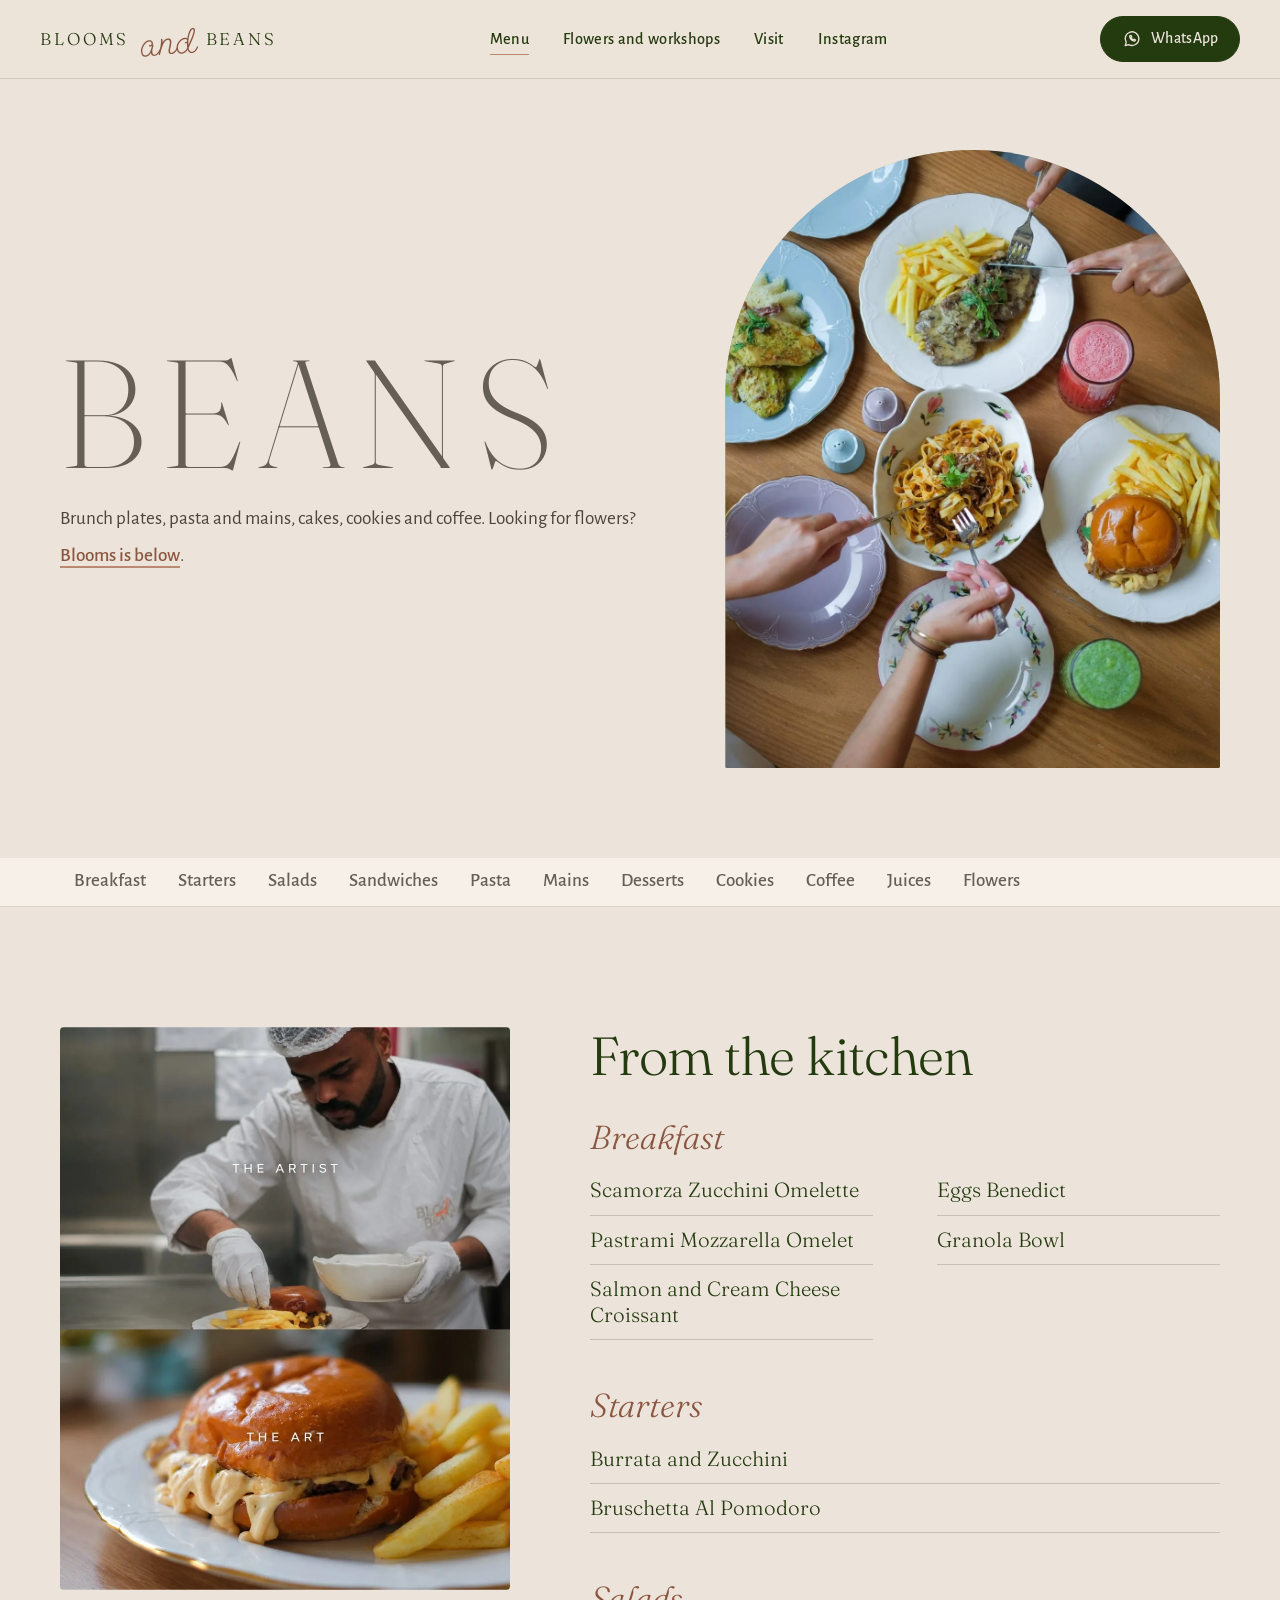
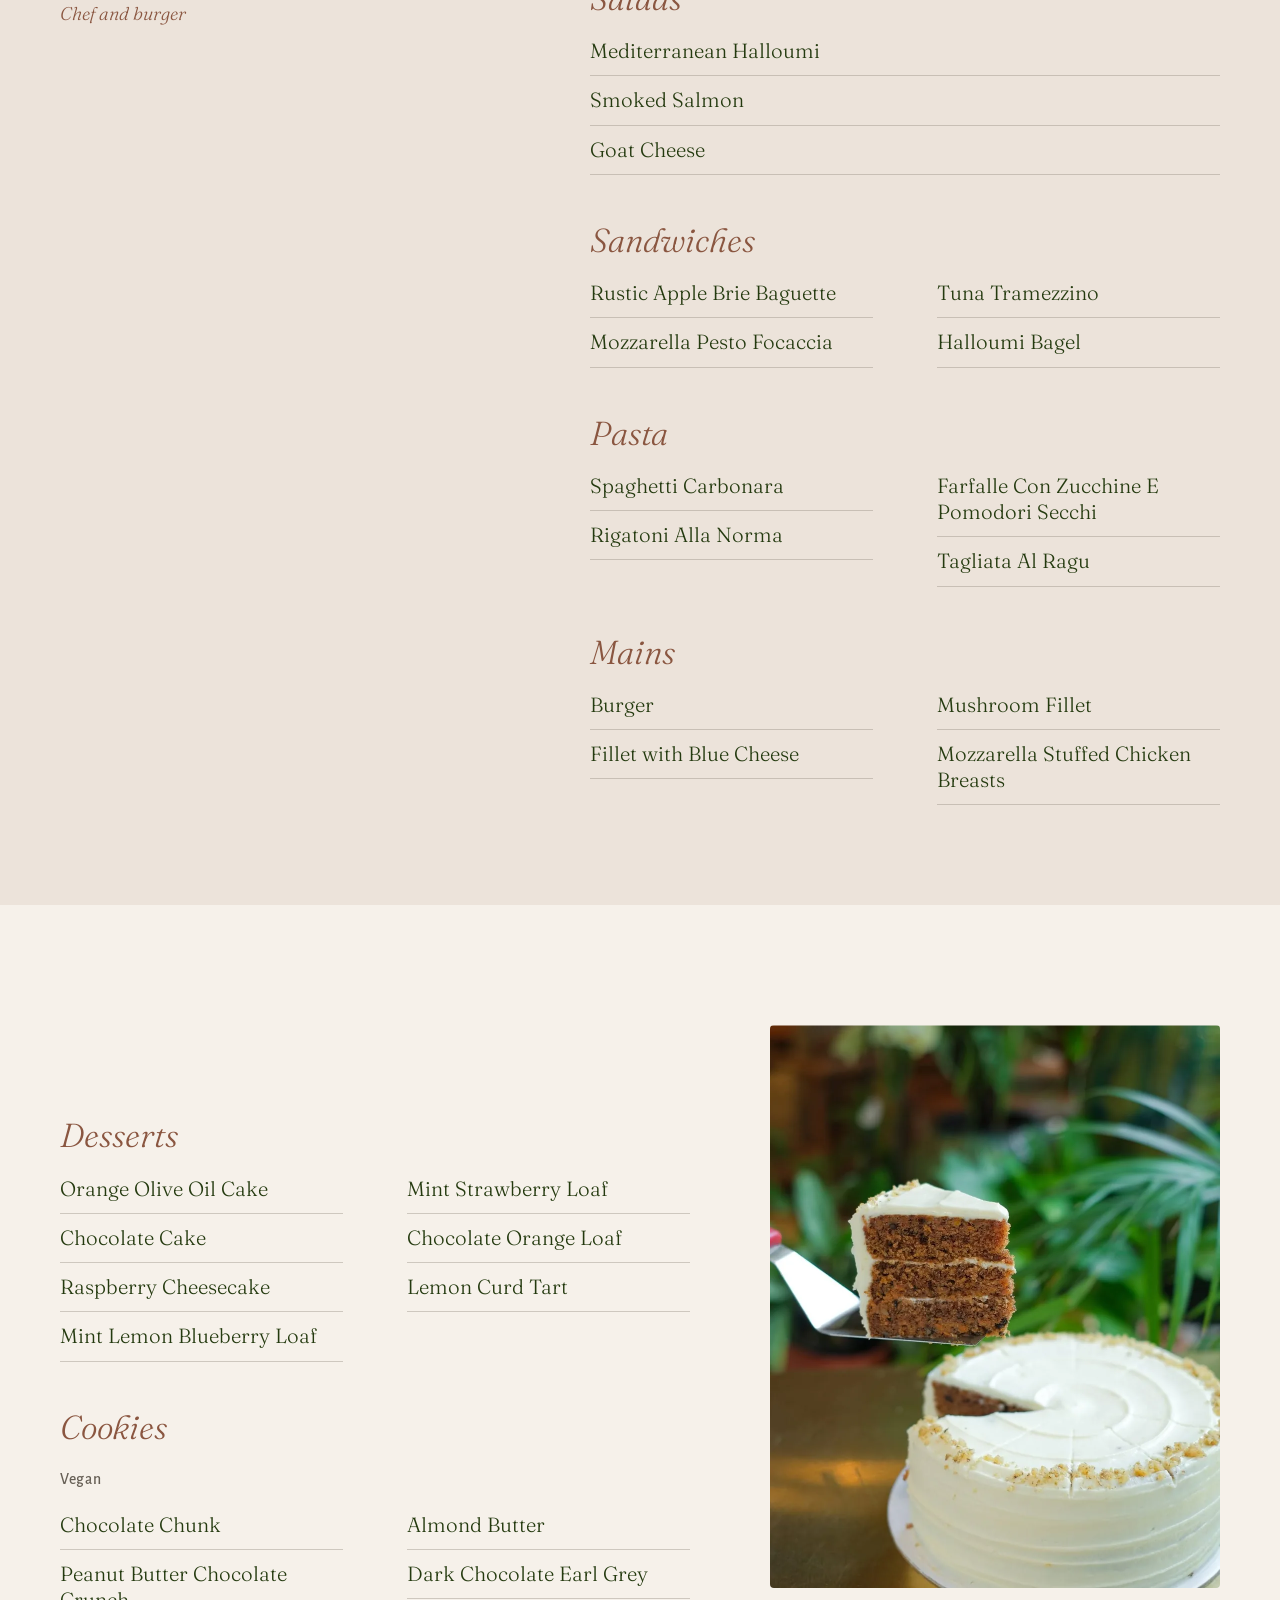
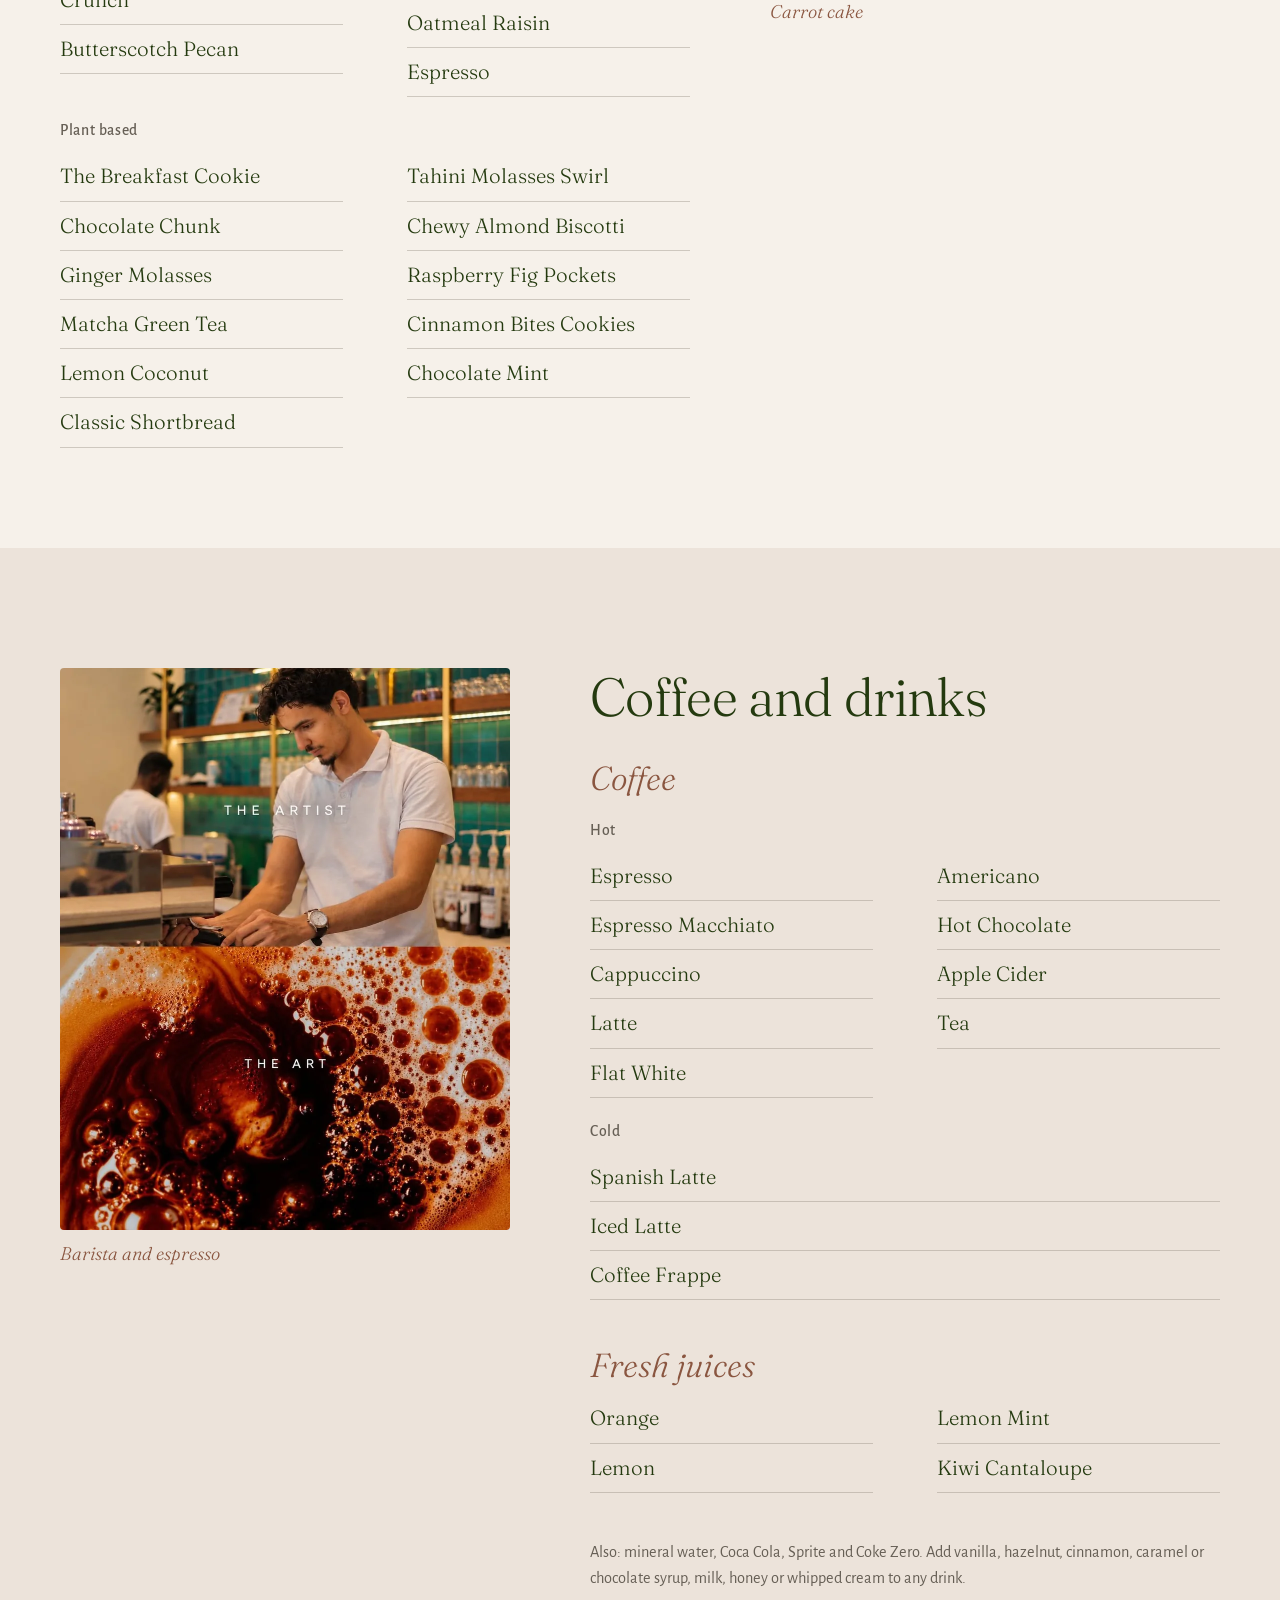
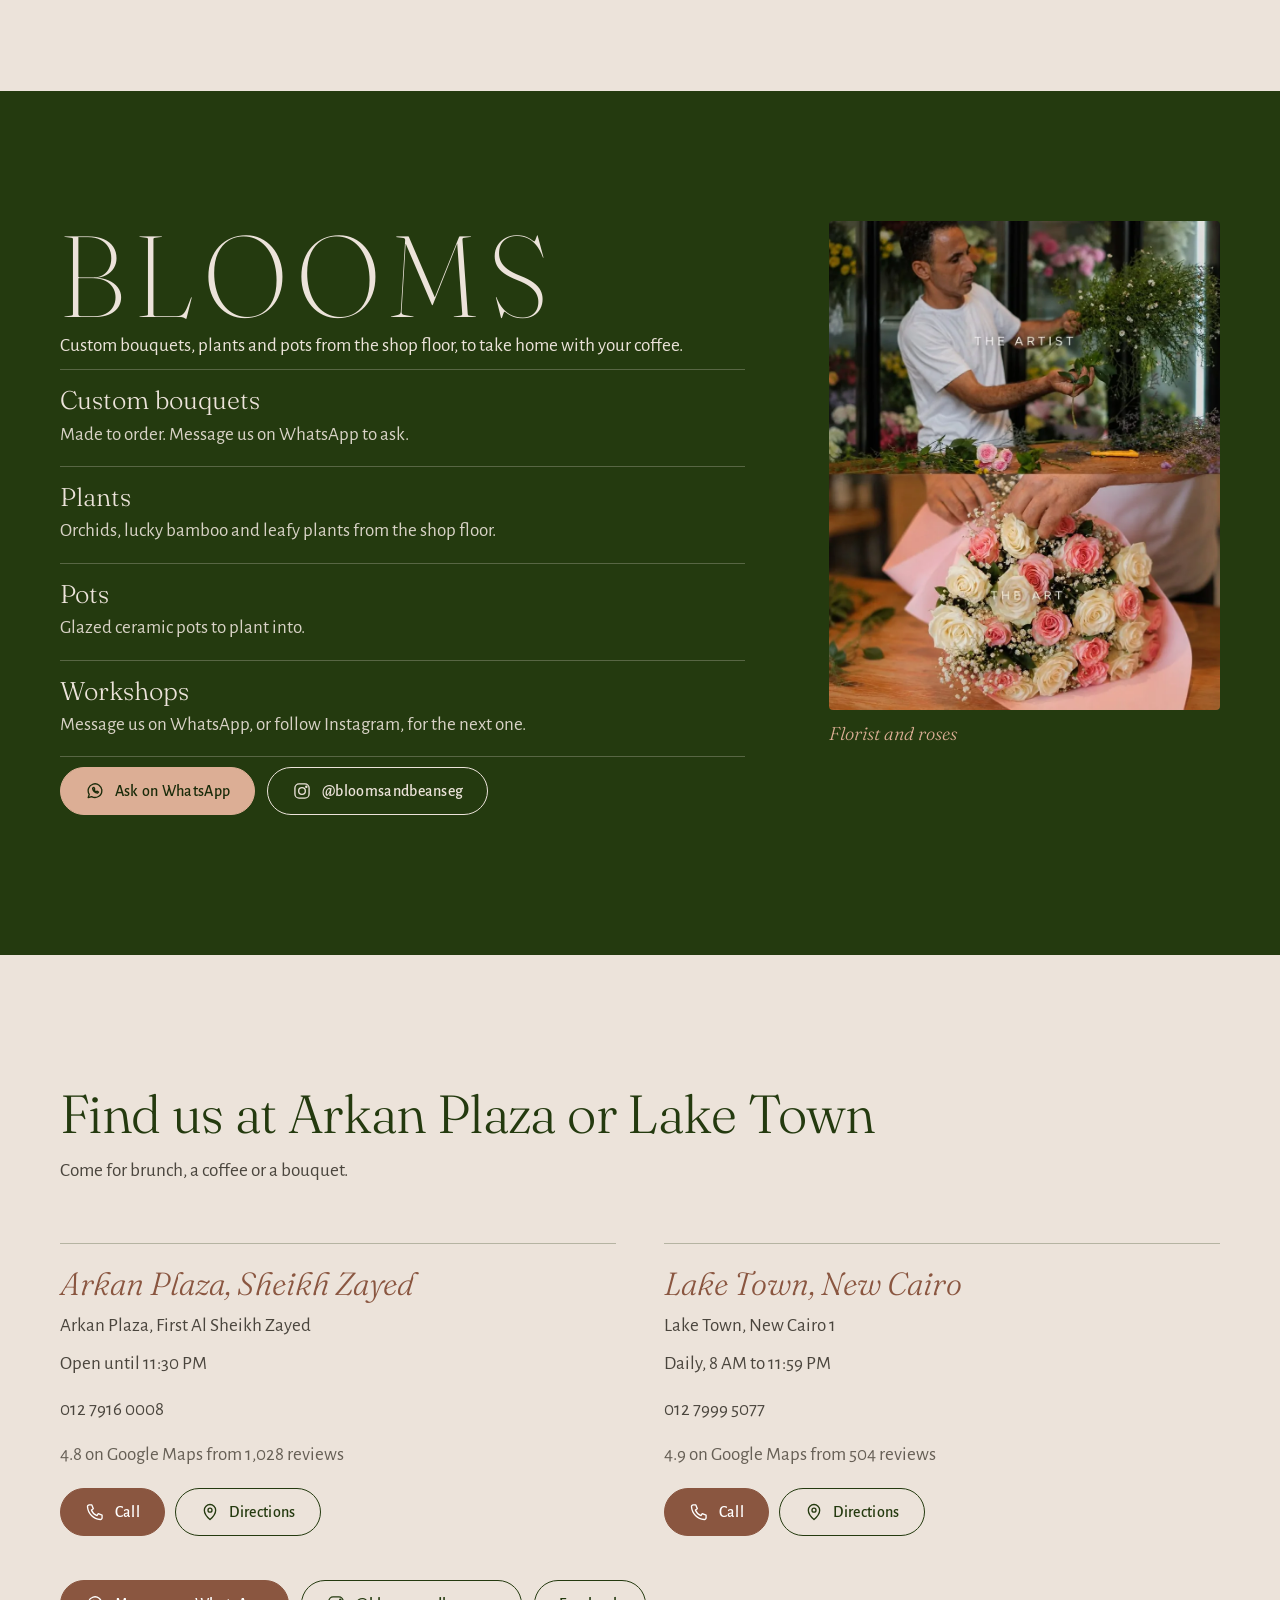
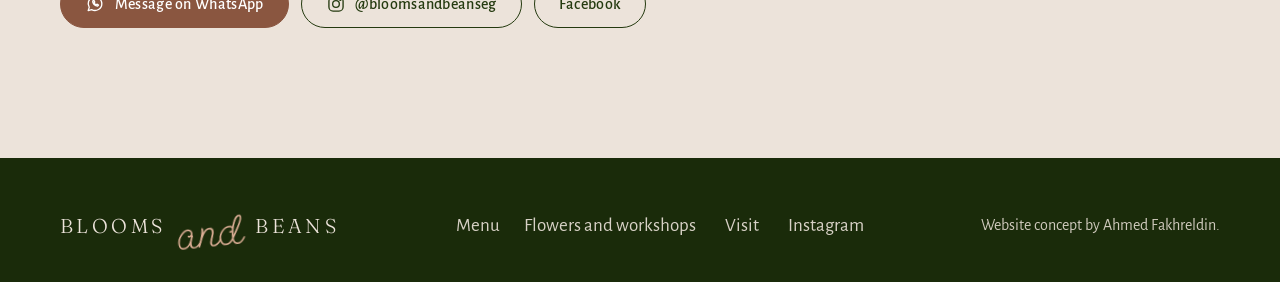
==== menu.html @ ea4f5be6 "Blooms & Beans website concept Co-Authored-By: Claude Opus 5.5 (1M context) <noreply@anthropic.com> " ====
<!doctype html>
<html lang="en">
<head>
<meta charset="utf-8">
<meta name="viewport" content="width=device-width, initial-scale=1">
<title>Menu and flowers | Blooms &amp; Beans</title>
<meta name="description" content="The Blooms &amp; Beans menu: breakfast, salads, sandwiches, pasta, mains, desserts, cookies and coffee, plus custom bouquets, plants, pots and workshops.">
<meta name="theme-color" content="#ece3da">
<meta property="og:type" content="website">
<meta property="og:site_name" content="Blooms &amp; Beans">
<meta property="og:title" content="Menu and flowers | Blooms &amp; Beans">
<meta property="og:description" content="The Blooms &amp; Beans menu: breakfast, salads, sandwiches, pasta, mains, desserts, cookies and coffee, plus custom bouquets, plants, pots and workshops.">
<meta property="og:image" content="https://ahmedfakhr1.github.io/bloomsandbeans-preview/img/og.jpg">
<meta property="og:image:width" content="1200">
<meta property="og:image:height" content="630">
<meta name="twitter:card" content="summary_large_image">
<link rel="icon" type="image/png" sizes="32x32" href="img/icon-32.png">
<link rel="apple-touch-icon" href="img/icon-180.png">
<link rel="preload" href="fonts/fraunces-normal-200-500.woff2" as="font" type="font/woff2" crossorigin>
<link rel="preload" href="fonts/sendflowers-normal-400.woff2" as="font" type="font/woff2" crossorigin>
<link rel="stylesheet" href="fonts.css">
<link rel="stylesheet" href="site.css">
<script>document.documentElement.classList.add('js')</script>
<script type="application/ld+json">[{"@context": "https://schema.org", "@type": "CafeOrCoffeeShop", "name": "Blooms & Beans, Arkan Plaza", "description": "Flower growers bringing flowers, coffee and food under one roof.", "sameAs": ["https://www.instagram.com/bloomsandbeanseg/", "https://www.facebook.com/bloomsandbeanseg"], "telephone": "+201279160008", "address": {"@type": "PostalAddress", "streetAddress": "Arkan Plaza, First Al Sheikh Zayed", "addressLocality": "Sheikh Zayed City", "addressCountry": "EG"}}, {"@context": "https://schema.org", "@type": "CafeOrCoffeeShop", "name": "Blooms & Beans, Lake Town", "description": "Flower growers bringing flowers, coffee and food under one roof.", "sameAs": ["https://www.instagram.com/bloomsandbeanseg/", "https://www.facebook.com/bloomsandbeanseg"], "telephone": "+201279995077", "address": {"@type": "PostalAddress", "streetAddress": "Lake Town, New Cairo 1", "addressLocality": "New Cairo", "addressCountry": "EG"}, "openingHoursSpecification": {"@type": "OpeningHoursSpecification", "dayOfWeek": ["Monday", "Tuesday", "Wednesday", "Thursday", "Friday", "Saturday", "Sunday"], "opens": "08:00", "closes": "23:59"}}]</script>
</head>
<body class="p-menu"><a class="skip" href="#main">Skip to content</a>
<header class="hdr"><div class="in">
  <a class="brand" href="index.html" aria-label="Blooms and Beans, home"><span class="wm" aria-hidden="true"><b>Blooms</b><i aria-hidden="true">and</i><b>Beans</b></span></a>
  <nav class="nav" aria-label="Main"><a href="menu.html" aria-current="page">Menu</a><a href="menu.html#flowers">Flowers and workshops</a><a href="index.html#visit">Visit</a><a href="https://www.instagram.com/bloomsandbeanseg/" target="_blank" rel="noopener">Instagram</a></nav>
  <div class="acts">
    <a class="btn btn-line hcta" href="https://wa.me/201279160008" target="_blank" rel="noopener"><svg class="i" viewBox="0 0 24 24" aria-hidden="true" focusable="false"><path d="M20.2 11.6a8.2 8.2 0 0 1-12.2 7.1L3.8 20l1.3-4A8.2 8.2 0 1 1 20.2 11.6z"/><path d="M9.2 8.6c-.2 2.7 2.8 5.8 5.9 6l1.1-1.4-1.9-1-1 .8c-1-.4-2-1.4-2.4-2.4l.8-1-1-1.9z"/></svg>WhatsApp</a>
    <button class="burger" type="button" aria-expanded="false" aria-controls="mnav" aria-label="Open menu"><span></span><span></span><span></span></button>
  </div>
</div></header>
<nav id="mnav" class="drawer on-dark" aria-label="Mobile">
  <a class="dl" href="menu.html">Menu</a>
  <a class="dl" href="menu.html#flowers">Flowers and workshops</a>
  <a class="dl" href="index.html#visit">Visit</a>
  <div class="dcta">
    <a class="btn btn-fill" href="https://wa.me/201279160008" target="_blank" rel="noopener"><svg class="i" viewBox="0 0 24 24" aria-hidden="true" focusable="false"><path d="M20.2 11.6a8.2 8.2 0 0 1-12.2 7.1L3.8 20l1.3-4A8.2 8.2 0 1 1 20.2 11.6z"/><path d="M9.2 8.6c-.2 2.7 2.8 5.8 5.9 6l1.1-1.4-1.9-1-1 .8c-1-.4-2-1.4-2.4-2.4l.8-1-1-1.9z"/></svg>Message on WhatsApp</a>
    <a class="btn btn-line" href="https://www.instagram.com/bloomsandbeanseg/" target="_blank" rel="noopener"><svg class="i" viewBox="0 0 24 24" aria-hidden="true" focusable="false"><rect x="3.5" y="3.5" width="17" height="17" rx="5"/><circle cx="12" cy="12" r="4"/><circle cx="17.2" cy="6.8" r=".7" fill="currentColor"/></svg>@bloomsandbeanseg</a>
  </div>
  <p class="dnote">Arkan Plaza, Sheikh Zayed, and Lake Town, New Cairo.</p>
</nav>
<main id="main">
<section class="mhero" aria-labelledby="h1">
  <div class="wrap">
    <div class="copy">
      <h1 id="h1"><span class="display">Beans</span><span class="sr"> menu: breakfast, pasta, cakes and coffee</span></h1>
      <p class="lede">Brunch plates, pasta and mains, cakes, cookies and coffee. Looking for flowers? <a class="tlink" href="#flowers">Blooms is below</a>.</p>
    </div>
    <div class="arch ph rv-c"><img src="img/brunch.webp" width="1080" height="1350" alt="Overhead view of a wooden table with pasta, a burger, steak and fries on flowered plates, and two cold drinks"></div>
  </div>
</section>
<nav class="chips" aria-label="Menu sections"><div class="scroll"><a href="#breakfast">Breakfast</a><a href="#starters">Starters</a><a href="#salads">Salads</a><a href="#sandwiches">Sandwiches</a><a href="#pasta">Pasta</a><a href="#mains">Mains</a><a href="#desserts">Desserts</a><a href="#cookies">Cookies</a><a href="#coffee">Coffee</a><a href="#juices">Juices</a><a href="#flowers">Flowers</a></div></nav>
<section class="msec " aria-labelledby="k-t">
  <div class="wrap">
    <figure class="rv-c"><div class="ph"><img src="img/chef.webp" width="900" height="1124" alt="The chef plating fries beside a burger, above a close view of the finished burger" loading="lazy"></div><figcaption>Chef and burger</figcaption></figure>
    <div class="body"><h2 id="k-t" class="rv">From the kitchen</h2><div class="grp rv" id="breakfast"><h3>Breakfast</h3><ul class="items"><li>Scamorza Zucchini Omelette</li><li>Pastrami Mozzarella Omelet</li><li>Salmon and Cream Cheese Croissant</li><li>Eggs Benedict</li><li>Granola Bowl</li></ul></div><div class="grp rv" id="starters"><h3>Starters</h3><ul class="items one"><li>Burrata and Zucchini</li><li>Bruschetta Al Pomodoro</li></ul></div><div class="grp rv" id="salads"><h3>Salads</h3><ul class="items one"><li>Mediterranean Halloumi</li><li>Smoked Salmon</li><li>Goat Cheese</li></ul></div><div class="grp rv" id="sandwiches"><h3>Sandwiches</h3><ul class="items"><li>Rustic Apple Brie Baguette</li><li>Mozzarella Pesto Focaccia</li><li>Tuna Tramezzino</li><li>Halloumi Bagel</li></ul></div><div class="grp rv" id="pasta"><h3>Pasta</h3><ul class="items"><li>Spaghetti Carbonara</li><li>Rigatoni Alla Norma</li><li>Farfalle Con Zucchine E Pomodori Secchi</li><li>Tagliata Al Ragu</li></ul></div><div class="grp rv" id="mains"><h3>Mains</h3><ul class="items"><li>Burger</li><li>Fillet with Blue Cheese</li><li>Mushroom Fillet</li><li>Mozzarella Stuffed Chicken Breasts</li></ul></div></div>
  </div>
</section>
<section class="msec flip" aria-labelledby="s-t">
  <div class="wrap">
    <figure class="rv-c"><div class="ph"><img src="img/cake.webp" width="900" height="1125" alt="A slice of carrot cake lifted from the whole cake, with plants behind" loading="lazy"></div><figcaption>Carrot cake</figcaption></figure>
    <div class="body"><h2 id="s-t" class="rv">Something sweet</h2><div class="grp rv" id="desserts"><h3>Desserts</h3><ul class="items"><li>Orange Olive Oil Cake</li><li>Chocolate Cake</li><li>Raspberry Cheesecake</li><li>Mint Lemon Blueberry Loaf</li><li>Mint Strawberry Loaf</li><li>Chocolate Orange Loaf</li><li>Lemon Curd Tart</li></ul></div><div class="grp rv" id="cookies"><h3>Cookies</h3><h4>Vegan</h4><ul class="items"><li>Chocolate Chunk</li><li>Peanut Butter Chocolate Crunch</li><li>Butterscotch Pecan</li><li>Almond Butter</li><li>Dark Chocolate Earl Grey</li><li>Oatmeal Raisin</li><li>Espresso</li></ul><h4>Plant based</h4><ul class="items"><li>The Breakfast Cookie</li><li>Chocolate Chunk</li><li>Ginger Molasses</li><li>Matcha Green Tea</li><li>Lemon Coconut</li><li>Classic Shortbread</li><li>Tahini Molasses Swirl</li><li>Chewy Almond Biscotti</li><li>Raspberry Fig Pockets</li><li>Cinnamon Bites Cookies</li><li>Chocolate Mint</li></ul></div></div>
  </div>
</section>
<section class="msec " aria-labelledby="d-t">
  <div class="wrap">
    <figure class="rv-c"><div class="ph"><img src="img/barista.webp" width="900" height="1123" alt="A barista pulling a shot at the espresso machine, above a close view of espresso crema" loading="lazy"></div><figcaption>Barista and espresso</figcaption></figure>
    <div class="body"><h2 id="d-t" class="rv">Coffee and drinks</h2><div class="grp rv" id="coffee"><h3>Coffee</h3><h4>Hot</h4><ul class="items"><li>Espresso</li><li>Espresso Macchiato</li><li>Cappuccino</li><li>Latte</li><li>Flat White</li><li>Americano</li><li>Hot Chocolate</li><li>Apple Cider</li><li>Tea</li></ul><h4>Cold</h4><ul class="items one"><li>Spanish Latte</li><li>Iced Latte</li><li>Coffee Frappe</li></ul></div><div class="grp rv" id="juices"><h3>Fresh juices</h3><ul class="items"><li>Orange</li><li>Lemon</li><li>Lemon Mint</li><li>Kiwi Cantaloupe</li></ul></div><p class="also rv">Also: mineral water, Coca Cola, Sprite and Coke Zero. Add vanilla, hazelnut, cinnamon, caramel or chocolate syrup, milk, honey or whipped cream to any drink.</p></div>
  </div>
</section>
<section class="flowers on-dark" id="flowers" aria-labelledby="fl-t">
  <div class="wrap">
    <div class="copy">
      <h2 id="fl-t" class="display rv">Blooms</h2>
      <p class="lede rv d1">Custom bouquets, plants and pots from the shop floor, to take home with your coffee.</p>
      <dl class="offers rv d2">
        <div><dt>Custom bouquets</dt><dd>Made to order. Message us on WhatsApp to ask.</dd></div>
        <div><dt>Plants</dt><dd>Orchids, lucky bamboo and leafy plants from the shop floor.</dd></div>
        <div><dt>Pots</dt><dd>Glazed ceramic pots to plant into.</dd></div>
        <div><dt>Workshops</dt><dd>Message us on WhatsApp, or follow Instagram, for the next one.</dd></div>
      </dl>
      <div class="btns rv d3">
        <a class="btn btn-fill" href="https://wa.me/201279160008" target="_blank" rel="noopener"><svg class="i" viewBox="0 0 24 24" aria-hidden="true" focusable="false"><path d="M20.2 11.6a8.2 8.2 0 0 1-12.2 7.1L3.8 20l1.3-4A8.2 8.2 0 1 1 20.2 11.6z"/><path d="M9.2 8.6c-.2 2.7 2.8 5.8 5.9 6l1.1-1.4-1.9-1-1 .8c-1-.4-2-1.4-2.4-2.4l.8-1-1-1.9z"/></svg>Ask on WhatsApp</a>
        <a class="btn btn-line" href="https://www.instagram.com/bloomsandbeanseg/" target="_blank" rel="noopener"><svg class="i" viewBox="0 0 24 24" aria-hidden="true" focusable="false"><rect x="3.5" y="3.5" width="17" height="17" rx="5"/><circle cx="12" cy="12" r="4"/><circle cx="17.2" cy="6.8" r=".7" fill="currentColor"/></svg>@bloomsandbeanseg</a>
      </div>
    </div>
    <figure class="rv-c"><div class="ph"><img src="img/florist.webp" width="900" height="1123" alt="The florist arranging greenery at the flower counter, above a bouquet of pink and white roses" loading="lazy"></div><figcaption>Florist and roses</figcaption></figure>
  </div>
</section>
<section class="visit light" id="visit" aria-labelledby="visit-t">
  <div class="wrap">
    <div class="hd rv"><h2 id="visit-t">Find us at Arkan Plaza or Lake Town</h2><p class="lede">Come for brunch, a coffee or a bouquet.</p></div>
    <div class="branches">
    <article class="branch rv">
      <h3>Arkan Plaza, Sheikh Zayed</h3>
      <p class="ln">Arkan Plaza, First Al Sheikh Zayed</p>
      <p class="ln">Open until 11:30 PM</p>
      <p class="ln"><a href="tel:+201279160008">012 7916 0008</a></p>
      <p class="ln rate">4.8 on Google Maps from 1,028 reviews</p>
      <div class="row">
        <a class="btn btn-fill" href="tel:+201279160008"><svg class="i" viewBox="0 0 24 24" aria-hidden="true" focusable="false"><path d="M5 3.5h3.2l1.8 4.6-2.3 1.5a11 11 0 0 0 6.7 6.7l1.5-2.3 4.6 1.8V19a2 2 0 0 1-2.2 2A16.5 16.5 0 0 1 3 5.7 2 2 0 0 1 5 3.5z"/></svg>Call</a>
        <a class="btn btn-line" href="https://www.google.com/maps/search/?api=1&query=Blooms+%26+Beans+Arkan+Plaza+Sheikh+Zayed" target="_blank" rel="noopener"><svg class="i" viewBox="0 0 24 24" aria-hidden="true" focusable="false"><path d="M12 21s-6.8-5.9-6.8-11.2a6.8 6.8 0 0 1 13.6 0C18.8 15.1 12 21 12 21z"/><circle cx="12" cy="9.8" r="2.4"/></svg>Directions</a>
      </div>
    </article>
    <article class="branch rv">
      <h3>Lake Town, New Cairo</h3>
      <p class="ln">Lake Town, New Cairo 1</p>
      <p class="ln">Daily, 8 AM to 11:59 PM</p>
      <p class="ln"><a href="tel:+201279995077">012 7999 5077</a></p>
      <p class="ln rate">4.9 on Google Maps from 504 reviews</p>
      <div class="row">
        <a class="btn btn-fill" href="tel:+201279995077"><svg class="i" viewBox="0 0 24 24" aria-hidden="true" focusable="false"><path d="M5 3.5h3.2l1.8 4.6-2.3 1.5a11 11 0 0 0 6.7 6.7l1.5-2.3 4.6 1.8V19a2 2 0 0 1-2.2 2A16.5 16.5 0 0 1 3 5.7 2 2 0 0 1 5 3.5z"/></svg>Call</a>
        <a class="btn btn-line" href="https://www.google.com/maps/search/?api=1&query=Blooms+%26+Beans+Lake+Town+New+Cairo" target="_blank" rel="noopener"><svg class="i" viewBox="0 0 24 24" aria-hidden="true" focusable="false"><path d="M12 21s-6.8-5.9-6.8-11.2a6.8 6.8 0 0 1 13.6 0C18.8 15.1 12 21 12 21z"/><circle cx="12" cy="9.8" r="2.4"/></svg>Directions</a>
      </div>
    </article>
    </div>
    <div class="social rv">
      <a class="btn btn-fill" href="https://wa.me/201279160008" target="_blank" rel="noopener"><svg class="i" viewBox="0 0 24 24" aria-hidden="true" focusable="false"><path d="M20.2 11.6a8.2 8.2 0 0 1-12.2 7.1L3.8 20l1.3-4A8.2 8.2 0 1 1 20.2 11.6z"/><path d="M9.2 8.6c-.2 2.7 2.8 5.8 5.9 6l1.1-1.4-1.9-1-1 .8c-1-.4-2-1.4-2.4-2.4l.8-1-1-1.9z"/></svg>Message on WhatsApp</a>
      <a class="btn btn-line" href="https://www.instagram.com/bloomsandbeanseg/" target="_blank" rel="noopener"><svg class="i" viewBox="0 0 24 24" aria-hidden="true" focusable="false"><rect x="3.5" y="3.5" width="17" height="17" rx="5"/><circle cx="12" cy="12" r="4"/><circle cx="17.2" cy="6.8" r=".7" fill="currentColor"/></svg>@bloomsandbeanseg</a>
      <a class="btn btn-line" href="https://www.facebook.com/bloomsandbeanseg" target="_blank" rel="noopener">Facebook</a>
    </div>
  </div>
</section>
</main>
<nav class="bar" aria-label="Quick actions">
  <a href="#visit" data-sheet="call"><svg class="i" viewBox="0 0 24 24" aria-hidden="true" focusable="false"><path d="M5 3.5h3.2l1.8 4.6-2.3 1.5a11 11 0 0 0 6.7 6.7l1.5-2.3 4.6 1.8V19a2 2 0 0 1-2.2 2A16.5 16.5 0 0 1 3 5.7 2 2 0 0 1 5 3.5z"/></svg><span>Call</span></a>
  <a href="https://wa.me/201279160008" target="_blank" rel="noopener"><svg class="i" viewBox="0 0 24 24" aria-hidden="true" focusable="false"><path d="M20.2 11.6a8.2 8.2 0 0 1-12.2 7.1L3.8 20l1.3-4A8.2 8.2 0 1 1 20.2 11.6z"/><path d="M9.2 8.6c-.2 2.7 2.8 5.8 5.9 6l1.1-1.4-1.9-1-1 .8c-1-.4-2-1.4-2.4-2.4l.8-1-1-1.9z"/></svg><span>WhatsApp</span></a>
  <a href="#visit" data-sheet="directions"><svg class="i" viewBox="0 0 24 24" aria-hidden="true" focusable="false"><path d="M12 21s-6.8-5.9-6.8-11.2a6.8 6.8 0 0 1 13.6 0C18.8 15.1 12 21 12 21z"/><circle cx="12" cy="9.8" r="2.4"/></svg><span>Directions</span></a>
  <a href="https://www.instagram.com/bloomsandbeanseg/" target="_blank" rel="noopener"><svg class="i" viewBox="0 0 24 24" aria-hidden="true" focusable="false"><rect x="3.5" y="3.5" width="17" height="17" rx="5"/><circle cx="12" cy="12" r="4"/><circle cx="17.2" cy="6.8" r=".7" fill="currentColor"/></svg><span>Instagram</span></a>
</nav>
<div id="sheet" class="sheet" role="dialog" aria-modal="true" aria-labelledby="sheet-t">
  <div class="bd" data-close></div>
  <div class="pn"><h2 id="sheet-t">Call a branch</h2><div class="opts"></div><button class="x" type="button" data-close aria-label="Close"><svg class="i" viewBox="0 0 24 24" aria-hidden="true" focusable="false"><path d="M6 6l12 12M18 6L6 18"/></svg></button></div>
</div>
<script type="application/json" id="branches">{"branches": [{"name": "Arkan Plaza, Sheikh Zayed", "area": "Arkan Plaza, First Al Sheikh Zayed", "tel": "+201279160008", "telTxt": "012 7916 0008", "maps": "https://www.google.com/maps/search/?api=1&query=Blooms+%26+Beans+Arkan+Plaza+Sheikh+Zayed"}, {"name": "Lake Town, New Cairo", "area": "Lake Town, New Cairo 1", "tel": "+201279995077", "telTxt": "012 7999 5077", "maps": "https://www.google.com/maps/search/?api=1&query=Blooms+%26+Beans+Lake+Town+New+Cairo"}]}</script><footer class="ftr"><div class="wrap">
  <a class="brand" href="index.html" aria-label="Blooms and Beans, home"><span class="wm" aria-hidden="true"><b>Blooms</b><i aria-hidden="true">and</i><b>Beans</b></span></a>
  <nav aria-label="Footer"><a href="menu.html">Menu</a><a href="menu.html#flowers">Flowers and workshops</a><a href="index.html#visit">Visit</a><a href="https://www.instagram.com/bloomsandbeanseg/" target="_blank" rel="noopener">Instagram</a></nav>
  <p class="cr">Website concept by Ahmed Fakhreldin.</p>
</div></footer>
<script src="app.js" defer></script>
</body>
</html>
---- fonts.css ----
@font-face{font-family:'Fraunces';font-style:italic;font-weight:200 400;font-display:swap;src:url(fonts/fraunces-italic-200-400.woff2) format('woff2');unicode-range:U+0000-00FF, U+0131, U+0152-0153, U+02BB-02BC, U+02C6, U+02DA, U+02DC, U+0304, U+0308, U+0329, U+2000-206F, U+20AC, U+2122, U+2191, U+2193, U+2212, U+2215, U+FEFF, U+FFFD}
@font-face{font-family:'Fraunces';font-style:normal;font-weight:200 500;font-display:swap;src:url(fonts/fraunces-normal-200-500.woff2) format('woff2');unicode-range:U+0000-00FF, U+0131, U+0152-0153, U+02BB-02BC, U+02C6, U+02DA, U+02DC, U+0304, U+0308, U+0329, U+2000-206F, U+20AC, U+2122, U+2191, U+2193, U+2212, U+2215, U+FEFF, U+FFFD}
@font-face{font-family:'Send Flowers';font-style:normal;font-weight:400;font-display:swap;src:url(fonts/sendflowers-normal-400.woff2) format('woff2');unicode-range:U+0000-00FF, U+0131, U+0152-0153, U+02BB-02BC, U+02C6, U+02DA, U+02DC, U+0304, U+0308, U+0329, U+2000-206F, U+20AC, U+2122, U+2191, U+2193, U+2212, U+2215, U+FEFF, U+FFFD}
@font-face{font-family:'Alegreya Sans';font-style:normal;font-weight:300;font-display:swap;src:url(fonts/alegreyasans-normal-300.woff2) format('woff2');unicode-range:U+0000-00FF, U+0131, U+0152-0153, U+02BB-02BC, U+02C6, U+02DA, U+02DC, U+0304, U+0308, U+0329, U+2000-206F, U+20AC, U+2122, U+2191, U+2193, U+2212, U+2215, U+FEFF, U+FFFD}
@font-face{font-family:'Alegreya Sans';font-style:normal;font-weight:400;font-display:swap;src:url(fonts/alegreyasans-normal-400.woff2) format('woff2');unicode-range:U+0000-00FF, U+0131, U+0152-0153, U+02BB-02BC, U+02C6, U+02DA, U+02DC, U+0304, U+0308, U+0329, U+2000-206F, U+20AC, U+2122, U+2191, U+2193, U+2212, U+2215, U+FEFF, U+FFFD}
@font-face{font-family:'Alegreya Sans';font-style:normal;font-weight:500;font-display:swap;src:url(fonts/alegreyasans-normal-500.woff2) format('woff2');unicode-range:U+0000-00FF, U+0131, U+0152-0153, U+02BB-02BC, U+02C6, U+02DA, U+02DC, U+0304, U+0308, U+0329, U+2000-206F, U+20AC, U+2122, U+2191, U+2193, U+2212, U+2215, U+FEFF, U+FFFD}
---- site.css ----
:root{
  --linen:#ece3da; --paper:#f6f1ea; --mist:#dfe7d8; --sage:#afc3a4; --moss:#5e692e; --leaf:#243a0f; --leaf-d:#1a2b0a;
  --taupe:#8b847a; --taupe-ink:#665f55; --body:#4a453d; --copper:#bb8871; --copper-ink:#8a5640; --copper-lt:#dcae95; --wood:#7c6143;
  --serif:'Fraunces',Georgia,'Times New Roman',serif; --script:'Send Flowers','Segoe Script','Brush Script MT',cursive; --sans:'Alegreya Sans','Segoe UI',system-ui,-apple-system,sans-serif;
  --gut:20px; --max:1240px; --hdr:64px; --bar:64px; --focus:var(--copper-ink);
  --ease:cubic-bezier(.65,0,.25,1);
  color-scheme:light;
}
*,*::before,*::after{box-sizing:border-box}
html{-webkit-text-size-adjust:100%;scroll-behavior:smooth;scroll-padding-top:calc(var(--hdr) + 12px)}
body{margin:0;background:var(--linen);color:var(--body);font:400 18px/1.6 var(--sans);-webkit-font-smoothing:antialiased;text-rendering:optimizeLegibility;overflow-x:hidden}
img{display:block;max-width:100%;height:auto}
a{color:inherit}
h1,h2,h3,h4,p,ul,ol,figure,dl,dd{margin:0}
ul,ol{padding:0;list-style:none}
button{font:inherit;color:inherit;background:none;border:0;padding:0;cursor:pointer}
:focus-visible{outline:2px solid var(--focus);outline-offset:3px;border-radius:3px}
.sr{position:absolute!important;width:1px;height:1px;overflow:hidden;clip:rect(0 0 0 0);white-space:nowrap}
.skip{position:absolute;left:12px;top:-60px;z-index:100;background:var(--leaf);color:var(--linen);padding:12px 18px;border-radius:0 0 8px 8px;text-decoration:none;font-weight:500}
.skip:focus{top:0}
.wrap{width:100%;max-width:var(--max);margin:0 auto;padding-left:var(--gut);padding-right:var(--gut)}

/* type */
.display{font-family:var(--serif);font-weight:200;text-transform:uppercase;letter-spacing:.09em;line-height:.95;font-variation-settings:'opsz' 144}
h2,.h2{font-family:var(--serif);font-weight:300;font-size:clamp(2rem,4.6vw,3.35rem);line-height:1.1;letter-spacing:-.012em;color:var(--leaf);text-wrap:balance}
h3,.h3{font-family:var(--serif);font-style:italic;font-weight:300;font-size:clamp(1.6rem,2.6vw,2.1rem);line-height:1.15;color:var(--copper-ink)}
.lede{font-size:clamp(1.12rem,1.5vw,1.3rem);line-height:1.6;max-width:34em}
p{max-width:36em;text-wrap:pretty}
.and{font-family:var(--script);font-weight:400;font-style:normal;text-transform:none;letter-spacing:0;display:inline-block;line-height:.5;transform:rotate(-5deg);color:var(--copper-ink);font-size:1.55em;margin:0 .06em;padding:.18em .05em}
.on-dark{--focus:var(--copper-lt);color:var(--linen)}
.on-dark h2,.on-dark .h2{color:var(--linen)}
.on-dark h3,.on-dark .h3{color:var(--copper-lt)}
.on-dark .and{color:var(--copper-lt)}
.tlink{font-weight:500;text-decoration:underline;text-decoration-color:var(--copper);text-decoration-thickness:1.5px;text-underline-offset:.28em;color:var(--copper-ink);display:inline-flex;align-items:center;min-height:44px;transition:text-decoration-color .2s,color .2s}
.tlink:hover{text-decoration-color:currentColor}
.on-dark .tlink{color:var(--copper-lt)}

/* buttons */
.btn{display:inline-flex;align-items:center;justify-content:center;gap:.6em;min-height:48px;padding:0 1.5em;border-radius:999px;border:1px solid currentColor;font:500 1rem/1 var(--sans);letter-spacing:.02em;text-decoration:none;transition:background .25s,color .25s,border-color .25s}
.btn svg{width:20px;height:20px;flex:none}
.btn-fill{background:var(--copper-ink);border-color:var(--copper-ink);color:#fff}
.btn-fill:hover{background:var(--leaf);border-color:var(--leaf)}
.btn-line{color:var(--leaf)}
.btn-line:hover{background:var(--leaf);color:var(--linen)}
.on-dark .btn-line{color:var(--linen)}
.on-dark .btn-line:hover{background:var(--linen);color:var(--leaf)}
.on-dark .btn-fill{background:var(--copper-lt);border-color:var(--copper-lt);color:var(--leaf-d)}
.on-dark .btn-fill:hover{background:var(--linen);border-color:var(--linen)}
.i{width:22px;height:22px;flex:none;fill:none;stroke:currentColor;stroke-width:1.6;stroke-linecap:round;stroke-linejoin:round}

/* header */
.hdr{position:fixed;inset:0 0 auto 0;z-index:50;height:var(--hdr);color:var(--linen);--focus:#fff;transition:background .35s,color .35s,box-shadow .35s}
.hdr::before{content:"";position:absolute;inset:0 0 -34px 0;background:linear-gradient(to bottom,rgba(20,30,10,.5),rgba(20,30,10,0));pointer-events:none;transition:opacity .35s}
.hdr.solid::before,.p-menu .hdr::before,.nav-open .hdr::before{opacity:0}
.hdr .in{position:relative;height:100%;padding:0 var(--gut);display:flex;align-items:center;justify-content:space-between;gap:16px;max-width:1600px;margin:0 auto}
.hdr.solid,.p-menu .hdr{background:rgba(236,227,218,.95);color:var(--leaf);box-shadow:0 1px 0 rgba(36,58,15,.14);--focus:var(--copper-ink);-webkit-backdrop-filter:blur(10px);backdrop-filter:blur(10px)}
.nav-open .hdr{background:var(--leaf);color:var(--linen);box-shadow:none;--focus:var(--copper-lt);-webkit-backdrop-filter:none;backdrop-filter:none}
.brand{display:inline-flex;align-items:center;min-height:44px;text-decoration:none}
.wm{display:inline-flex;align-items:center;gap:.55em;font-family:var(--serif);font-weight:300;font-size:14px;line-height:1;letter-spacing:.17em;text-transform:uppercase;white-space:nowrap}
.wm b{font-weight:inherit}
.wm i{font:400 2.3em/.5 var(--script);text-transform:none;letter-spacing:0;color:var(--copper-lt);transform:rotate(-6deg) translateY(.06em);padding:.1em .04em 0 0}
.hdr.solid .wm i,.p-menu .hdr .wm i{color:var(--copper-ink)}
.nav-open .hdr .wm i{color:var(--copper-lt)}
.nav{display:none}
.acts{display:flex;align-items:center;gap:8px}
.hcta{display:none}
.burger{width:48px;height:48px;display:grid;place-items:center;border-radius:50%;position:relative}
.burger span{position:absolute;left:13px;right:13px;height:1.5px;background:currentColor;transition:transform .35s var(--ease),opacity .2s}
.burger span:nth-child(1){top:19px}.burger span:nth-child(2){top:24px}.burger span:nth-child(3){top:29px}
.nav-open .burger span:nth-child(1){transform:translateY(5px) rotate(45deg)}
.nav-open .burger span:nth-child(2){opacity:0}
.nav-open .burger span:nth-child(3){transform:translateY(-5px) rotate(-45deg)}
.drawer{position:fixed;inset:0;z-index:45;background:var(--leaf);color:var(--linen);padding:calc(var(--hdr) + 28px) var(--gut) 40px;display:flex;flex-direction:column;gap:8px;overflow-y:auto;visibility:hidden;opacity:0;transform:translateY(-12px);transition:opacity .3s,transform .4s var(--ease),visibility 0s .4s;--focus:var(--copper-lt)}
.nav-open .drawer{visibility:visible;opacity:1;transform:none;transition:opacity .3s,transform .4s var(--ease),visibility 0s}
.drawer a.dl{font-family:var(--serif);font-weight:300;font-size:2.1rem;line-height:1.1;text-decoration:none;padding:14px 0;border-bottom:1px solid rgba(236,227,218,.18);display:flex;align-items:center;min-height:56px}
.drawer .dcta{margin-top:24px;display:flex;flex-direction:column;gap:12px;align-items:flex-start}
.drawer .dnote{margin-top:auto;padding-top:28px;font-size:1rem;color:rgba(236,227,218,.82)}

/* sticky action bar */
.bar{position:fixed;left:0;right:0;bottom:0;z-index:40;height:calc(var(--bar) + env(safe-area-inset-bottom));padding-bottom:env(safe-area-inset-bottom);background:rgba(246,241,234,.97);border-top:1px solid rgba(36,58,15,.16);display:grid;grid-template-columns:repeat(4,1fr);-webkit-backdrop-filter:blur(10px);backdrop-filter:blur(10px)}
.bar a{display:flex;flex-direction:column;align-items:center;justify-content:center;gap:3px;min-height:var(--bar);color:var(--leaf);text-decoration:none;font-size:.82rem;font-weight:500;letter-spacing:.02em}
.bar a .i{width:22px;height:22px}
.bar a:active{background:var(--mist)}
.nav-open .bar{visibility:hidden}

/* branch sheet */
.sheet{position:fixed;inset:0;z-index:70;visibility:hidden;--focus:var(--copper-lt)}
.sheet .bd{position:absolute;inset:0;background:rgba(20,30,10,.55);opacity:0;transition:opacity .3s}
.sheet .pn{position:absolute;left:0;right:0;bottom:0;background:var(--leaf);color:var(--linen);border-radius:22px 22px 0 0;padding:26px var(--gut) calc(28px + env(safe-area-inset-bottom));transform:translateY(100%);transition:transform .45s var(--ease);max-height:90vh;overflow-y:auto}
.sheet.open{visibility:visible}
.sheet.open .bd{opacity:1}
.sheet.open .pn{transform:none}
.sheet h2{font-size:1.7rem;color:var(--linen);margin-bottom:12px}
.sheet .opts{display:grid;gap:10px}
.sheet .opts a{display:flex;flex-direction:column;justify-content:center;min-height:64px;padding:12px 18px;border:1px solid rgba(236,227,218,.3);border-radius:14px;text-decoration:none;line-height:1.25}
.sheet .opts a b{font:300 1.25rem var(--serif)}
.sheet .opts a span{color:rgba(236,227,218,.85);font-size:.98rem}
.sheet .x{position:absolute;right:10px;top:10px;width:48px;height:48px;display:grid;place-items:center}

/* hero diptych */
.hero{position:relative;height:100svh;min-height:600px;max-height:1100px;background:var(--leaf-d);overflow:hidden;display:grid;grid-template-rows:1fr 1fr}
.pane{position:relative;overflow:hidden;animation:curtain 1.5s var(--ease) both}
.pane+.pane{animation-delay:.22s}
.pane img{position:absolute;inset:0;width:100%;height:100%;object-fit:cover}
.pane::after{content:"";position:absolute;inset:0;background:linear-gradient(to bottom,rgba(20,30,10,.5) 0,rgba(20,30,10,0) 22%,rgba(20,30,10,0) 44%,rgba(20,30,10,.78) 100%);pointer-events:none}
.hero::after{content:"";position:absolute;inset:0;z-index:2;pointer-events:none;background:radial-gradient(ellipse 62% 15% at 50% 50%,rgba(20,30,10,.34),rgba(20,30,10,0))}
.pane-a img{object-position:50% 38%}
.pane-b img{object-position:50% 60%;animation:drift 28s ease-in-out infinite alternate}
.slide{opacity:0;transition:opacity 1.8s ease}
.slide.on{opacity:1}
.pane-a .slide:nth-child(2){object-position:50% 50%}
.hero-ov{position:absolute;inset:0;display:grid;grid-template-rows:1fr 1fr;color:var(--paper);pointer-events:none;z-index:2}
.hero-ov .col{display:flex;flex-direction:column;justify-content:flex-end;padding:0 var(--gut) 20px;animation:rise 1.4s ease .95s both}
.hero-ov .col:last-child{padding-bottom:calc(var(--bar) + 26px)}
.hero-ov .word{font-size:clamp(2.7rem,15.5vw,4.6rem);color:var(--paper);text-shadow:0 2px 24px rgba(20,28,10,.35);line-height:.92}
.hero-ov .sub{margin-top:.55rem;font-size:1.08rem;line-height:1.35;max-width:17em;color:#f6f1ea;text-shadow:0 1px 14px rgba(20,28,10,.5)}
.hero-and{position:absolute;left:50%;top:50%;z-index:3;font-family:var(--script);color:var(--copper-lt);font-size:clamp(6.5rem,36vw,10rem);line-height:.6;transform:translate(-50%,-50%) rotate(-6deg);padding:.2em .25em;-webkit-text-stroke:1.6px var(--copper-lt);text-shadow:0 3px 26px rgba(20,28,10,.5);animation:wipe 1.9s var(--ease) 1.1s both;pointer-events:none;white-space:nowrap}
@keyframes curtain{from{clip-path:inset(0 0 100% 0)}to{clip-path:inset(0 0 0 0)}}
@keyframes wipe{from{clip-path:inset(-30% 100% -30% -5%)}to{clip-path:inset(-30% -8% -30% -5%)}}
@keyframes rise{from{opacity:0}to{opacity:1}}
@keyframes drift{from{transform:scale(1)}to{transform:scale(1.06)}}

/* statement */
.statement{background:var(--linen);padding:84px 0 76px}
.statement .wrap{display:grid;gap:34px}
.statement .big{font-family:var(--serif);font-weight:300;font-size:clamp(2.1rem,5.4vw,4.1rem);line-height:1.08;letter-spacing:-.018em;color:var(--leaf);max-width:15em;text-wrap:balance}
.statement .side{display:grid;gap:14px;align-content:start}
.statement .links{display:flex;flex-wrap:wrap;gap:6px 28px}

/* the room */
.room{background:var(--mist);padding:84px 0 96px;overflow:hidden}
.room .wrap{display:grid;gap:38px}
.arch{border-radius:999px 999px 6px 6px;overflow:hidden;background:var(--sage)}
.arch img,.fill img{width:100%;height:100%;object-fit:cover}
.room .ph-a{aspect-ratio:4/5;max-width:520px}
.room .ph-b{aspect-ratio:5/4;border-radius:6px;overflow:hidden}
.room .copy{display:grid;gap:16px;align-content:start}

/* artist and art */
.artists{background:var(--leaf);padding:88px 0 92px;overflow:hidden}
.artists .hd{display:grid;gap:14px;margin-bottom:40px}
.artists h2{font-size:clamp(2.2rem,5.6vw,4.4rem);line-height:1.05}
.pairs{display:flex;gap:16px;overflow-x:auto;scroll-snap-type:x mandatory;padding:4px var(--gut) 18px;-webkit-overflow-scrolling:touch;scrollbar-width:none}
.pairs::-webkit-scrollbar{display:none}
.pair{flex:0 0 78%;scroll-snap-align:center;display:grid;gap:12px;align-content:start}
.pair .ph{aspect-ratio:4/5;overflow:hidden;border-radius:4px;background:var(--leaf-d)}
.pair .ph img{width:100%;height:100%;object-fit:cover}
.pair figcaption{font-family:var(--serif);font-style:italic;font-weight:300;font-size:1.35rem;color:var(--copper-lt)}

/* photo band */
.band{background:var(--linen);padding:28px 0;overflow:hidden}
.track{display:flex;width:max-content;animation:slide 70s linear infinite}
.band:hover .track{animation-play-state:paused}
.track figure{margin-right:14px;height:clamp(230px,34vw,400px);flex:none}
.track img{width:100%;height:100%;object-fit:cover;border-radius:4px}
@keyframes slide{to{transform:translateX(-50%)}}

/* the two halves */
.halves{background:var(--paper);padding:84px 0 96px}
.halves .wrap{display:grid;gap:26px;position:relative}
.half{display:grid;gap:12px;align-content:start}
.half .ph{aspect-ratio:5/4;overflow:hidden;border-radius:4px}
.half .ph img{width:100%;height:100%;object-fit:cover}
.half .zoom{object-position:50% 22%}
.half .zoom2{object-position:50% 40%}
.half .display{font-size:clamp(2.8rem,15vw,4.8rem);color:var(--taupe-ink);margin-top:10px;max-width:none}
.half .tlink{width:max-content}
.mid{display:block;text-align:center;font-size:4.6rem;margin:-6px 0}

/* visit */
.visit{background:var(--leaf);padding:88px 0 92px}
.visit .hd{display:grid;gap:12px;margin-bottom:38px}
.branches{display:grid;gap:34px}
.branch{border-top:1px solid rgba(236,227,218,.28);padding-top:22px;display:grid;gap:8px;align-content:start}
.branch h3{font-size:2rem}
.branch p,.branch .ln{color:rgba(236,227,218,.92);max-width:28em}
.branch .ln a{text-decoration:none;display:inline-flex;align-items:center;min-height:44px}
.branch .ln a:hover{text-decoration:underline}
.branch .rate{color:var(--sage)}
.branch .row{display:flex;flex-wrap:wrap;gap:10px;margin-top:10px}
.social{margin-top:44px;display:flex;flex-wrap:wrap;gap:12px}

.visit.light{background:var(--linen);color:var(--body);--focus:var(--copper-ink)}
.visit.light h2{color:var(--leaf)}
.visit.light h3{color:var(--copper-ink)}
.visit.light .branch{border-top-color:rgba(36,58,15,.28)}
.visit.light .branch p,.visit.light .branch .ln{color:var(--body)}
.visit.light .branch .rate{color:var(--taupe-ink)}
.visit.light .btn-fill{background:var(--copper-ink);border-color:var(--copper-ink);color:#fff}
.visit.light .btn-fill:hover{background:var(--leaf);border-color:var(--leaf)}
.visit.light .btn-line{color:var(--leaf)}
.visit.light .btn-line:hover{background:var(--leaf);color:var(--linen)}

/* footer */
.ftr{background:var(--leaf-d);color:rgba(236,227,218,.9);padding:46px 0 calc(34px + var(--bar) + env(safe-area-inset-bottom));--focus:var(--copper-lt)}
.ftr .wrap{display:grid;gap:22px}
.ftr .wm{font-size:20px;color:var(--linen)}
.ftr .wm i{color:var(--copper-lt)}
.ftr nav{display:flex;flex-wrap:wrap;gap:0 24px}
.ftr nav a{display:inline-flex;align-items:center;justify-content:center;min-height:44px;min-width:44px;text-decoration:none}
.ftr nav a:hover{text-decoration:underline}
.ftr .cr{font-size:1rem;color:rgba(236,227,218,.86)}

/* reveals */
.js .rv{opacity:0;transition:opacity 1.1s ease}
.js .rv.in{opacity:1}
.js .rv-c>*{clip-path:inset(0 0 100% 0);transition:clip-path 1.35s var(--ease)}
.js .rv-c.in>*{clip-path:inset(0 0 0 0)}
.js .d1{transition-delay:.12s}.js .d2{transition-delay:.24s}.js .d3{transition-delay:.36s}

/* menu page */
.mhero{background:var(--linen);padding:calc(var(--hdr) + 40px) 0 52px;overflow:hidden}
.mhero .wrap{display:grid;gap:30px}
.mhero .display{font-size:clamp(4.2rem,22vw,9rem);color:var(--taupe-ink)}
.mhero .copy{display:grid;gap:18px;align-content:center}
.mhero .ph{aspect-ratio:5/4;max-width:560px}
.chips{position:sticky;top:var(--hdr);z-index:40;background:rgba(246,241,234,.96);-webkit-backdrop-filter:blur(8px);backdrop-filter:blur(8px);border-bottom:1px solid rgba(36,58,15,.14)}
.chips .scroll{display:flex;gap:4px;overflow-x:auto;scrollbar-width:none;padding:0 var(--gut);max-width:var(--max);margin:0 auto}
.chips .scroll::-webkit-scrollbar{display:none}
.chips a{flex:none;display:inline-flex;align-items:center;min-height:48px;padding:0 14px;text-decoration:none;font-weight:500;color:var(--taupe-ink);border-bottom:2px solid transparent;transition:color .2s,border-color .2s}
.chips a:hover{color:var(--leaf)}
.chips a.on{color:var(--leaf);border-bottom-color:var(--copper)}
.msec{padding:68px 0 54px}
.msec .wrap{display:grid;gap:30px}
.msec:nth-of-type(odd){background:var(--paper)}
.msec figure{max-width:340px}
.msec .ph{aspect-ratio:4/5;overflow:hidden;border-radius:4px;background:var(--mist)}
.msec .ph img{width:100%;height:100%;object-fit:cover}
.msec figcaption{margin-top:9px;font-family:var(--serif);font-style:italic;font-weight:300;font-size:1.15rem;color:var(--copper-ink)}
.msec .body{display:grid;gap:46px;min-width:0}
.msec .body>h2{margin-bottom:-14px}
.grp{scroll-margin-top:calc(var(--hdr) + 70px);display:grid;gap:10px}
.grp h4{font:500 .98rem/1.2 var(--sans);letter-spacing:.04em;color:var(--taupe-ink);margin:14px 0 2px}
.items{columns:1;column-gap:44px}
.items li{break-inside:avoid;font-family:var(--serif);font-weight:300;font-size:1.28rem;line-height:1.28;color:var(--leaf);padding:11px 0;border-bottom:1px solid rgba(139,132,122,.38)}
/*tight*/.items.tight li{font-size:1.15rem;padding:9px 0}
.also{color:var(--taupe-ink);font-size:1.02rem;max-width:38em}
.flowers{background:var(--leaf);padding:84px 0 92px}
.flowers .wrap{display:grid;gap:36px}
.flowers .display{font-size:clamp(3.4rem,17vw,7.2rem);color:var(--linen)}
.flowers .ph{aspect-ratio:4/5;max-width:340px;overflow:hidden;border-radius:4px}
.flowers .ph img{width:100%;height:100%;object-fit:cover}
.flowers figcaption{margin-top:9px;font-family:var(--serif);font-style:italic;font-weight:300;font-size:1.15rem;color:var(--copper-lt)}
.offers{display:grid;gap:0;margin:8px 0 10px}
.offers div{padding:16px 0;border-top:1px solid rgba(236,227,218,.26);display:grid;gap:4px}
.offers div:last-child{border-bottom:1px solid rgba(236,227,218,.26)}
.offers dt{font-family:var(--serif);font-weight:300;font-size:1.6rem;line-height:1.15;color:var(--linen)}
.offers dd{color:rgba(236,227,218,.9);max-width:30em}
.flowers .btns{display:flex;flex-wrap:wrap;gap:12px;margin-top:6px}

@media (min-width:600px){
  .pair{flex-basis:44%}
  .items{columns:2}
  .items.one{columns:1}
  .branches{grid-template-columns:1fr 1fr;gap:48px}
}
@media (min-width:900px){
  :root{--gut:40px;--hdr:78px;--bar:0px}
  body{font-size:19px}
  .bar{display:none}
  .nav{display:flex;gap:34px;align-items:center}
  .nav a{display:inline-flex;align-items:center;min-height:44px;text-decoration:none;font-weight:500;font-size:1.02rem;letter-spacing:.02em;position:relative}
  .nav a::after{content:"";position:absolute;left:0;right:0;bottom:6px;height:1.5px;background:var(--copper-lt);transform:scaleX(0);transform-origin:left;transition:transform .35s var(--ease)}
  .nav a:hover::after,.nav a[aria-current="page"]::after{transform:scaleX(1)}
  .hdr.solid .nav a::after,.p-menu .hdr .nav a::after{background:var(--copper)}
  .hcta{display:inline-flex;min-height:46px;padding:0 1.3em;font-size:.98rem;background:var(--paper);border-color:var(--paper);color:var(--leaf)}
  .hcta:hover{background:var(--copper-lt);border-color:var(--copper-lt);color:var(--leaf-d)}
  .hdr.solid .hcta,.p-menu .hdr .hcta{background:var(--leaf);border-color:var(--leaf);color:var(--linen)}
  .hdr.solid .hcta:hover,.p-menu .hdr .hcta:hover{background:var(--copper-ink);border-color:var(--copper-ink)}
  .burger{display:none}
  .wm{font-size:17px}
  .hero{grid-template-rows:none;grid-template-columns:1fr 1fr;min-height:640px}
  .pane::after{background:linear-gradient(to bottom,rgba(20,30,10,.55) 0,rgba(20,30,10,0) 22%,rgba(20,30,10,0) 52%,rgba(20,30,10,.66) 100%)}
  .hero-ov{grid-template-rows:none;grid-template-columns:1fr 1fr}
  .hero-ov .col{padding:0 clamp(32px,4.4vw,80px) clamp(44px,7vh,84px)}
  .hero-ov .col:last-child{padding-bottom:clamp(44px,7vh,84px)}
  .hero-ov .word{font-size:clamp(3.4rem,7.6vw,8.6rem)}
  .hero-ov .sub{font-size:1.2rem}
  .hero::after{background:radial-gradient(ellipse 22% 30% at 50% 46%,rgba(20,30,10,.34),rgba(20,30,10,0))}
  .hero-and{font-size:clamp(9rem,17vw,16rem);top:46%}
  @keyframes curtain{from{clip-path:inset(0 0 100% 0)}to{clip-path:inset(0 0 0 0)}}
  .statement{padding:132px 0 120px}
  .statement .wrap{grid-template-columns:minmax(0,7fr) minmax(0,4fr);gap:72px;align-items:end}
  .room{padding:130px 0 140px}
  .room .wrap{grid-template-columns:repeat(12,1fr);column-gap:24px;row-gap:0}
  .room .ph-a{grid-column:1/7;grid-row:1/3;max-width:none}
  .room .copy{grid-column:8/13;grid-row:1;padding-top:56px}
  .room .ph-b{grid-column:8/13;grid-row:2;margin-top:54px;aspect-ratio:3/2}
  .artists{padding:130px 0 140px}
  .artists .hd{margin-bottom:64px}
  .artists .wrap2{max-width:var(--max);margin:0 auto;padding:0 var(--gut)}
  .pairs{display:grid;grid-template-columns:repeat(3,1fr);gap:36px;overflow:visible;padding:0;scroll-snap-type:none;max-width:var(--max);margin:0 auto;padding-left:var(--gut);padding-right:var(--gut)}
  .pair:nth-child(2){margin-top:72px}
  .pair{flex:none}
  .track figure{margin-right:20px}
  .halves{padding:130px 0 150px}
  .halves .wrap{grid-template-columns:1fr 1fr;gap:28px;align-items:start}
  .half .ph{aspect-ratio:4/5}
  .half:nth-of-type(2){margin-top:96px}
  .half .display{font-size:clamp(4rem,8vw,8.4rem)}
  .mid{position:absolute;left:50%;top:270px;transform:translate(-50%,-50%) rotate(-6deg);margin:0;font-size:clamp(7rem,13vw,12rem);line-height:.6;color:var(--copper-lt);text-shadow:0 4px 30px rgba(20,28,10,.5);z-index:2;padding:.2em .3em}
  .visit{padding:130px 0 130px}
  .visit .hd{margin-bottom:56px}
  .ftr .wrap{grid-template-columns:auto 1fr auto;align-items:center;gap:40px}
  .ftr nav{justify-content:center}
  .mhero{padding:calc(var(--hdr) + 72px) 0 90px}
  .mhero .wrap{grid-template-columns:minmax(0,6fr) minmax(0,5fr);gap:72px;align-items:center}
  .mhero .display{font-size:clamp(6rem,12vw,13rem)}
  .mhero .ph{max-width:none;aspect-ratio:4/5}
  .msec{padding:120px 0 100px}
  .msec .wrap{grid-template-columns:minmax(0,5fr) minmax(0,7fr);gap:80px;align-items:start}
  .msec.flip .wrap{grid-template-columns:minmax(0,7fr) minmax(0,5fr)}
  .msec.flip figure{order:2}
  .msec figure{position:sticky;top:calc(var(--hdr) + 90px);max-width:none}
  .flowers{padding:130px 0 140px}
  .flowers .wrap{grid-template-columns:minmax(0,7fr) minmax(0,4fr);gap:84px;align-items:start}
  .flowers figure{order:2;position:sticky;top:calc(var(--hdr) + 60px)}
  .flowers .ph{max-width:none}
}
@media (min-width:1200px){
  .items{column-gap:64px}
}
@media (prefers-reduced-motion:reduce){
  html{scroll-behavior:auto}
  *,*::before,*::after{animation:none!important;transition:none!important}
  .js .rv{opacity:1!important}
  .js .rv-c>*{clip-path:none!important}
  .track{width:auto}
  .track [aria-hidden="true"]{display:none}
  .band{overflow-x:auto}
  .slide{opacity:0}.slide.on{opacity:1}
}
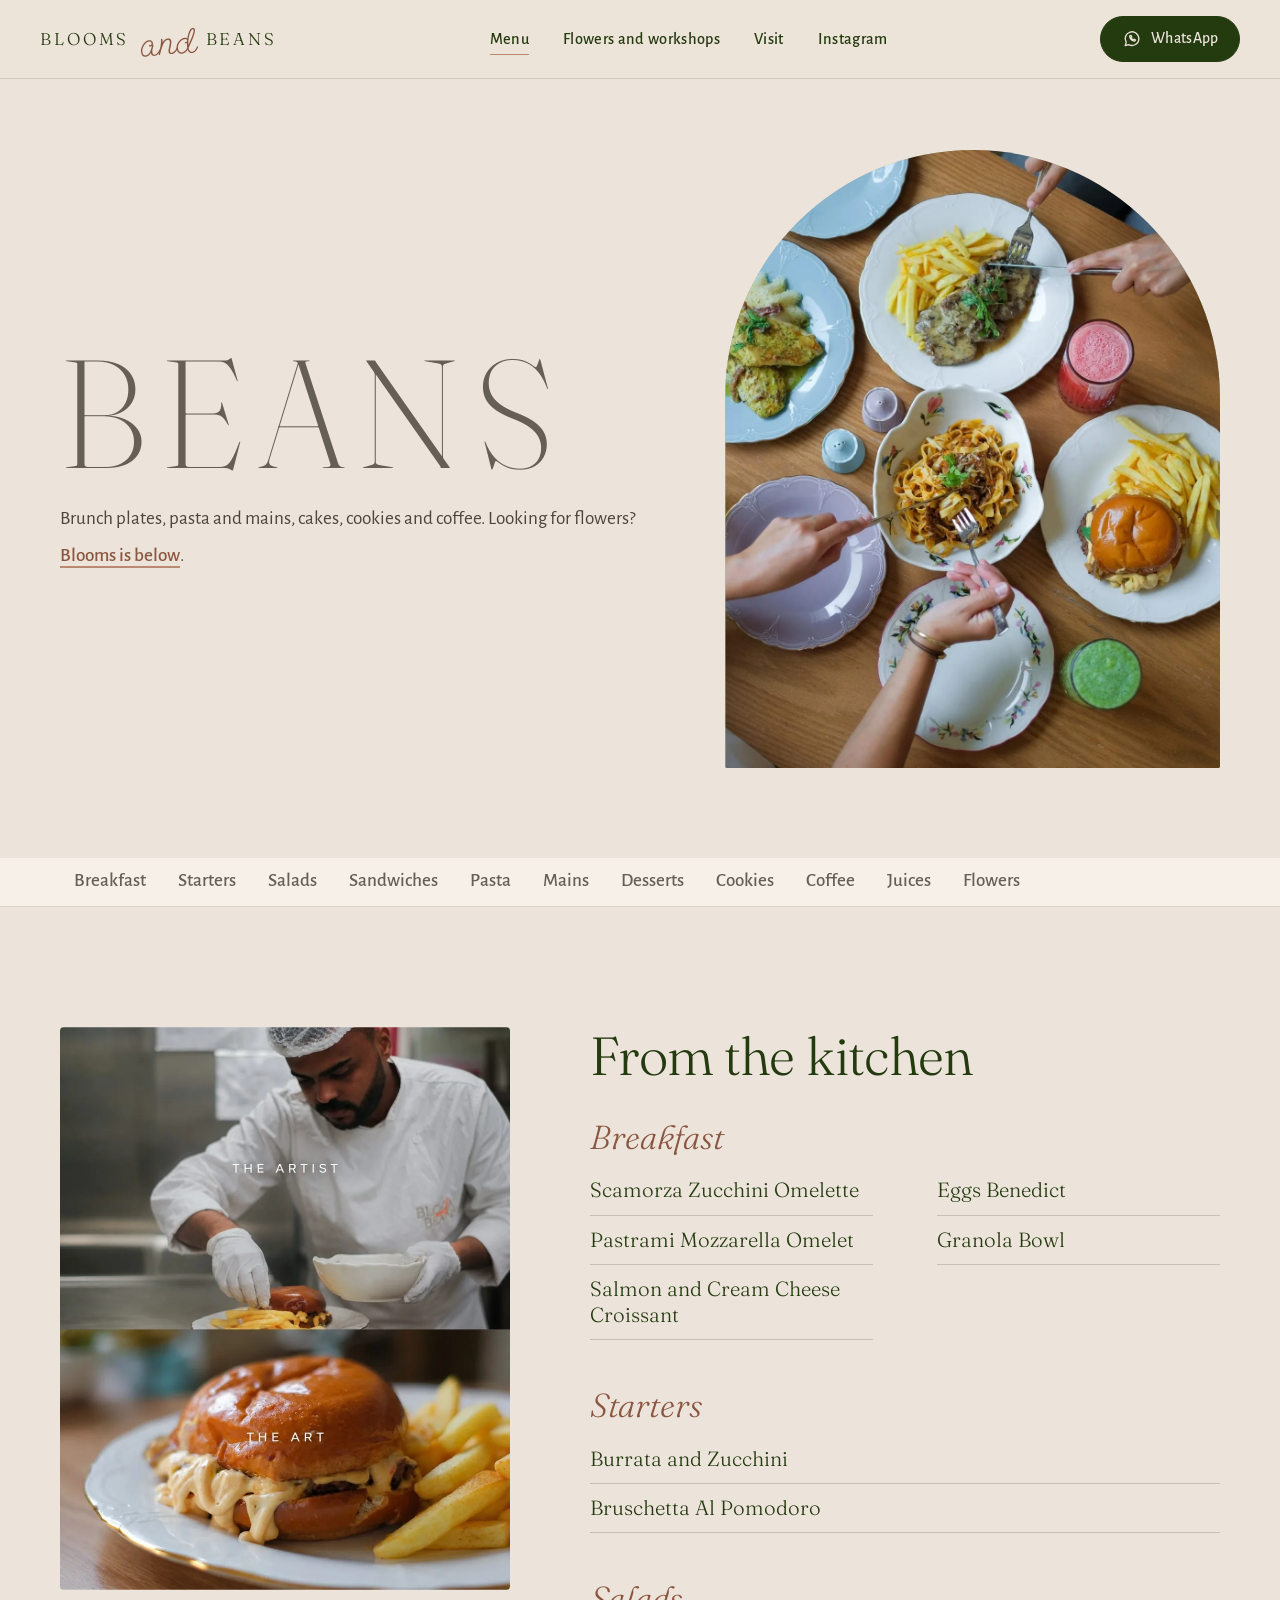
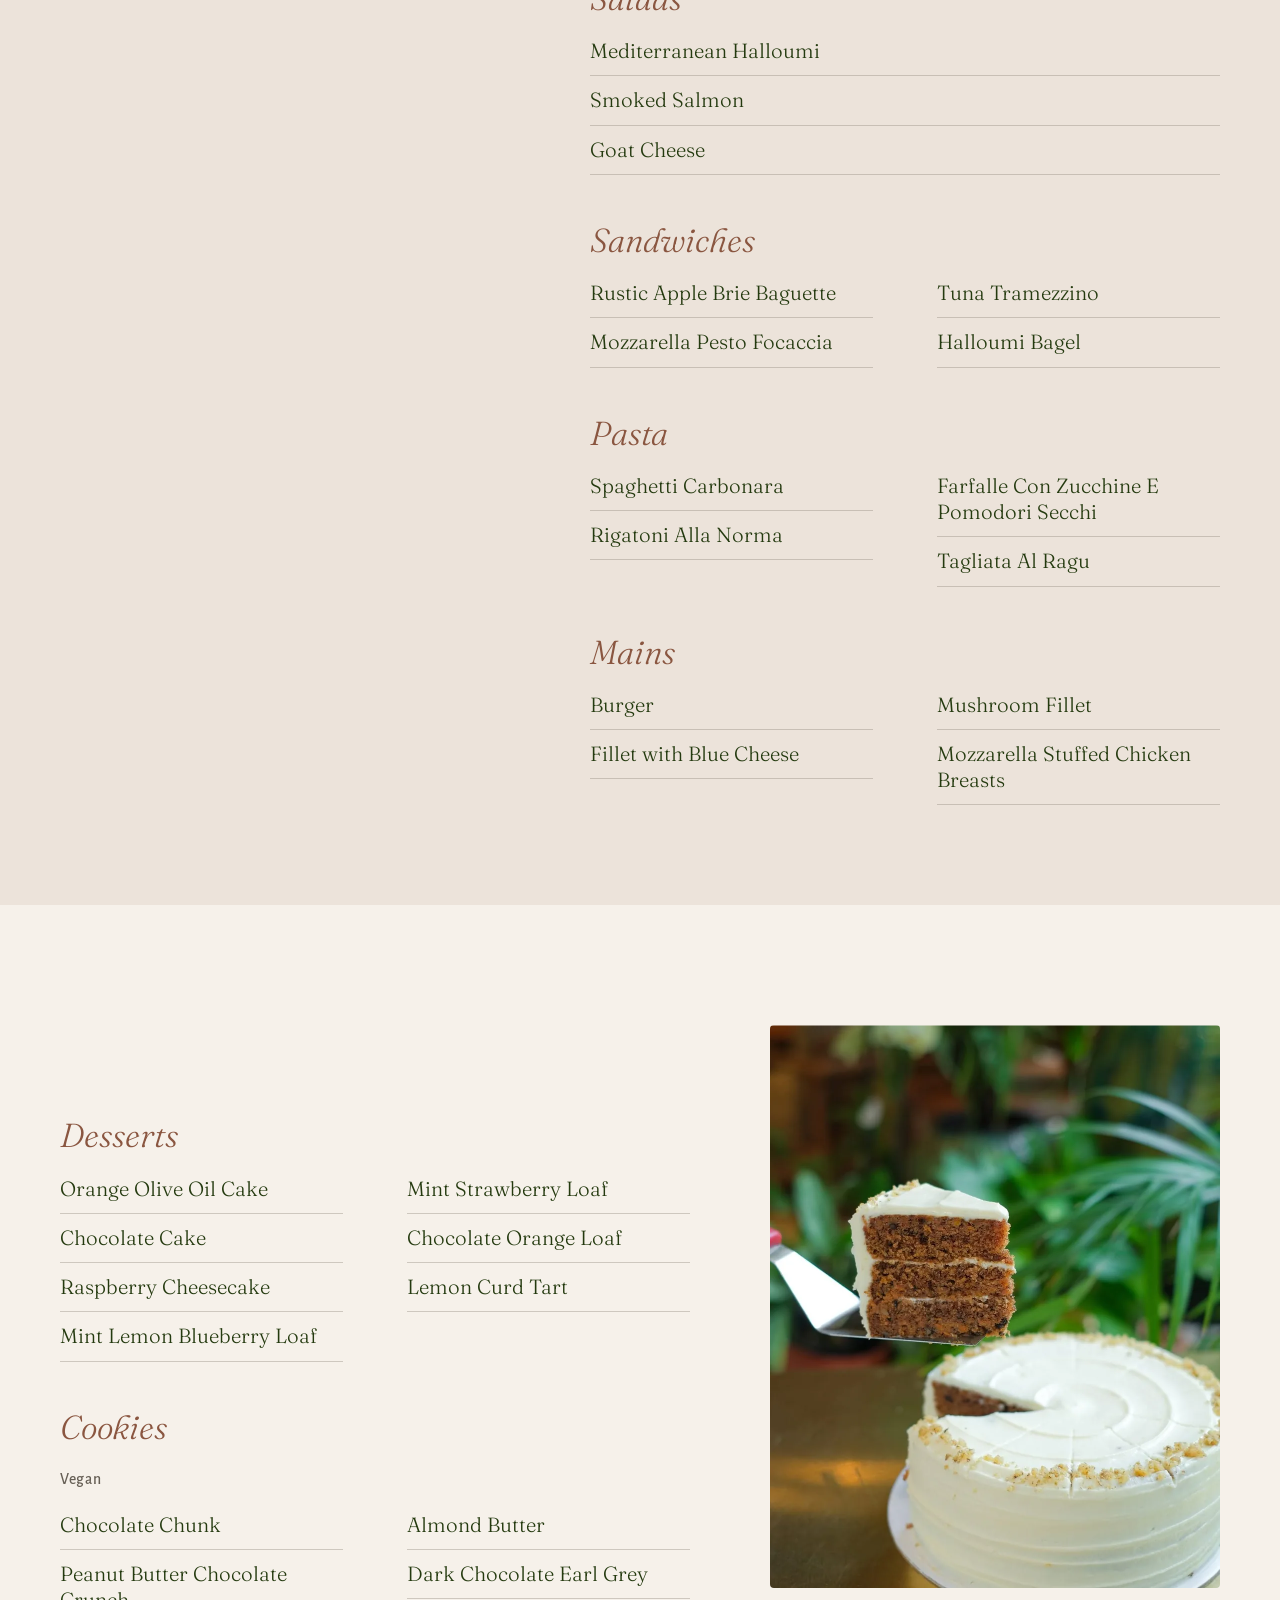
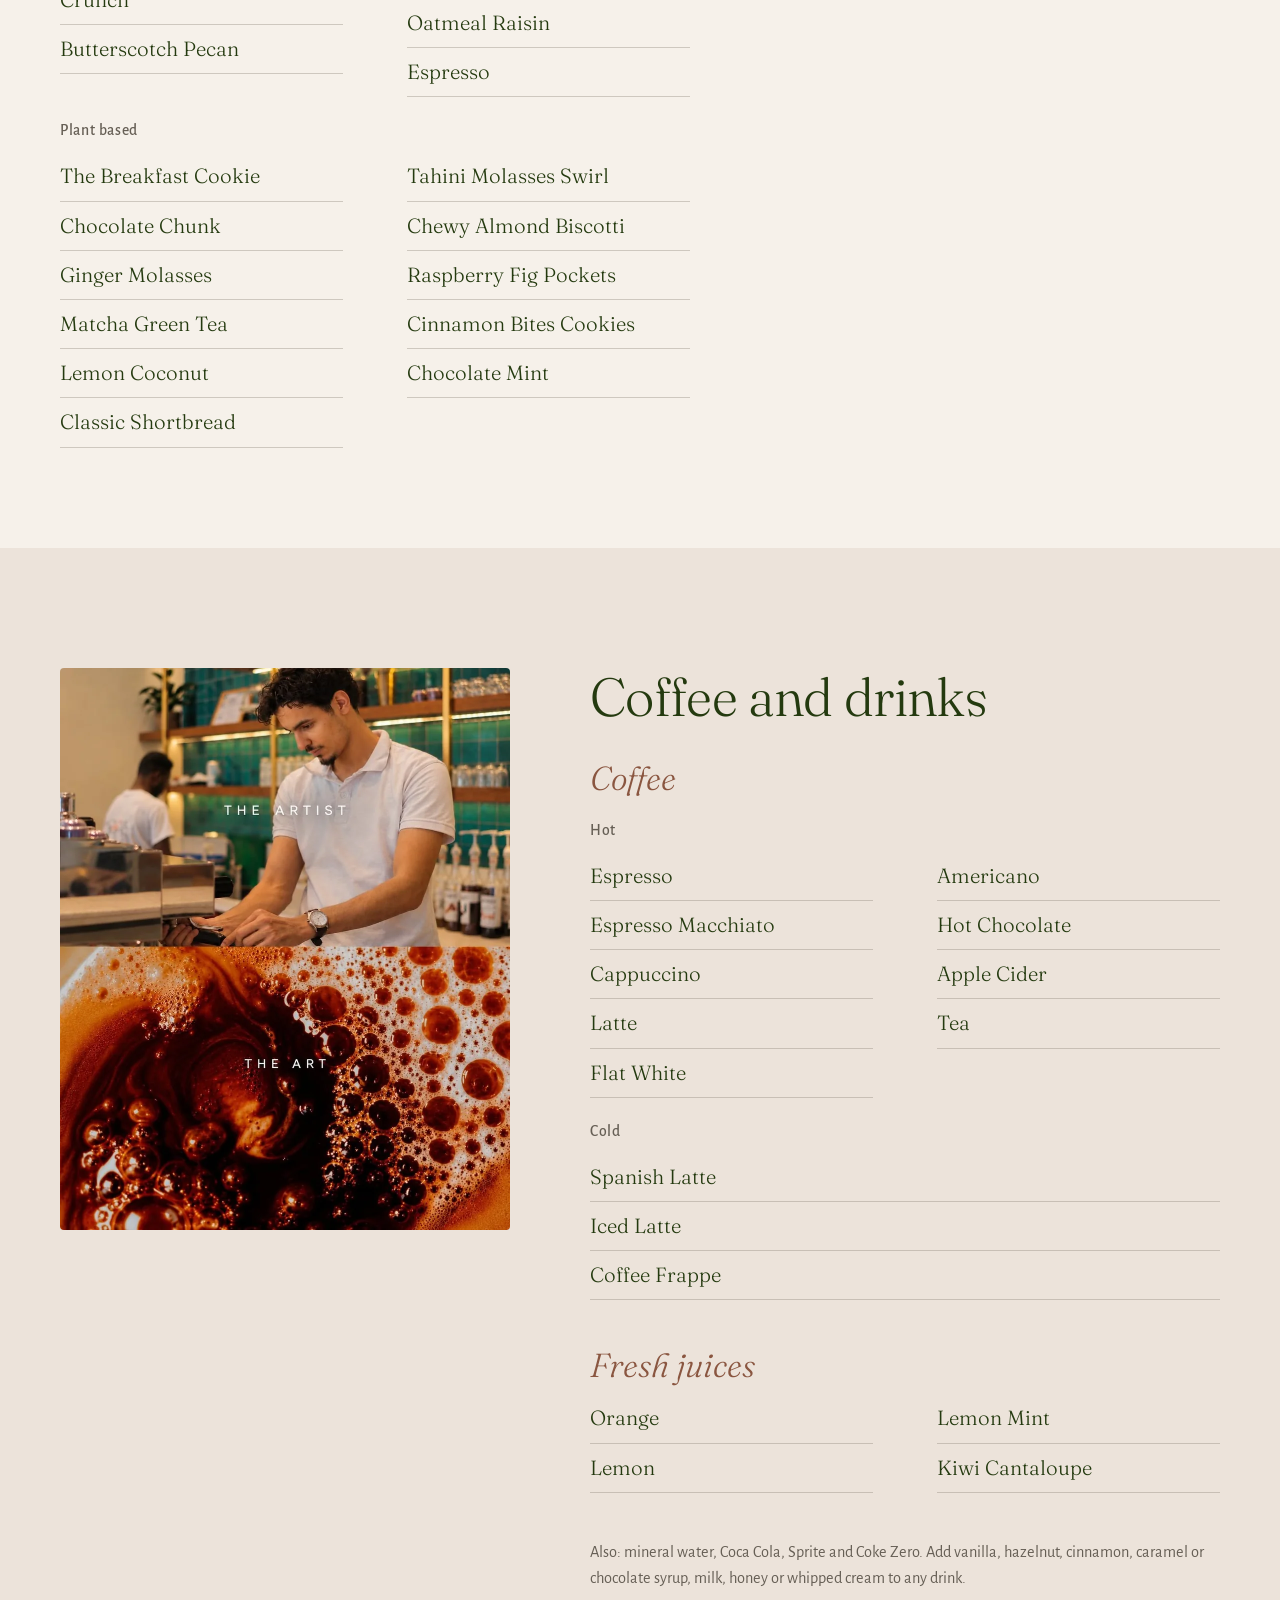
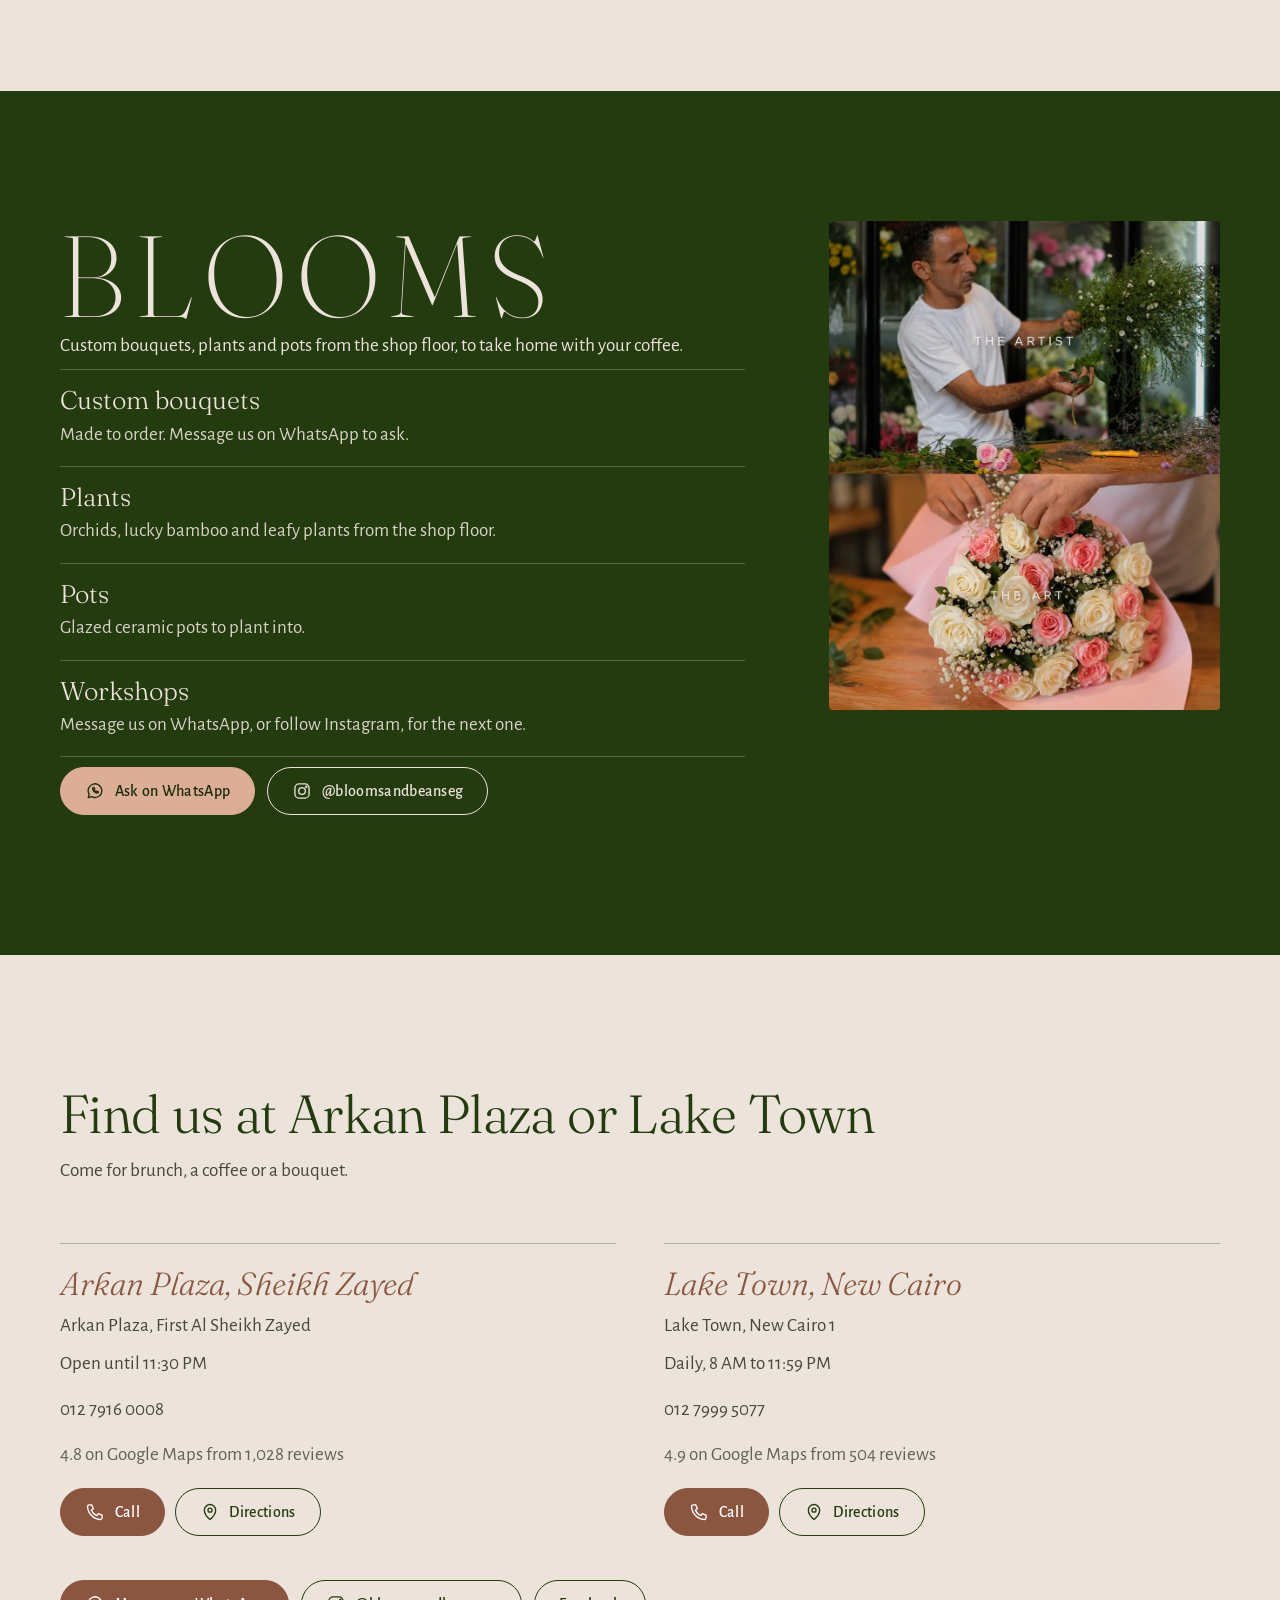
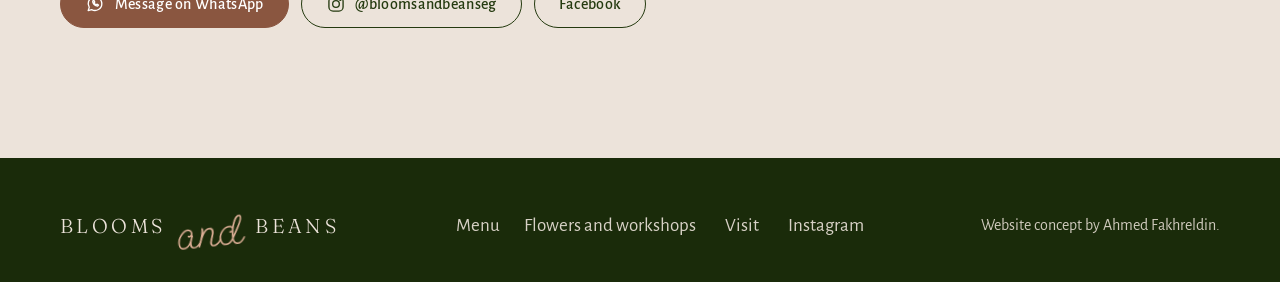
==== commit 90050b11: "Remove photo description captions" ====
--- a/menu.html
+++ b/menu.html
@@ -55,19 +55,19 @@
 <nav class="chips" aria-label="Menu sections"><div class="scroll"><a href="#breakfast">Breakfast</a><a href="#starters">Starters</a><a href="#salads">Salads</a><a href="#sandwiches">Sandwiches</a><a href="#pasta">Pasta</a><a href="#mains">Mains</a><a href="#desserts">Desserts</a><a href="#cookies">Cookies</a><a href="#coffee">Coffee</a><a href="#juices">Juices</a><a href="#flowers">Flowers</a></div></nav>
 <section class="msec " aria-labelledby="k-t">
   <div class="wrap">
-    <figure class="rv-c"><div class="ph"><img src="img/chef.webp" width="900" height="1124" alt="The chef plating fries beside a burger, above a close view of the finished burger" loading="lazy"></div><figcaption>Chef and burger</figcaption></figure>
+    <figure class="rv-c"><div class="ph"><img src="img/chef.webp" width="900" height="1124" alt="The chef plating fries beside a burger, above a close view of the finished burger" loading="lazy"></div></figure>
     <div class="body"><h2 id="k-t" class="rv">From the kitchen</h2><div class="grp rv" id="breakfast"><h3>Breakfast</h3><ul class="items"><li>Scamorza Zucchini Omelette</li><li>Pastrami Mozzarella Omelet</li><li>Salmon and Cream Cheese Croissant</li><li>Eggs Benedict</li><li>Granola Bowl</li></ul></div><div class="grp rv" id="starters"><h3>Starters</h3><ul class="items one"><li>Burrata and Zucchini</li><li>Bruschetta Al Pomodoro</li></ul></div><div class="grp rv" id="salads"><h3>Salads</h3><ul class="items one"><li>Mediterranean Halloumi</li><li>Smoked Salmon</li><li>Goat Cheese</li></ul></div><div class="grp rv" id="sandwiches"><h3>Sandwiches</h3><ul class="items"><li>Rustic Apple Brie Baguette</li><li>Mozzarella Pesto Focaccia</li><li>Tuna Tramezzino</li><li>Halloumi Bagel</li></ul></div><div class="grp rv" id="pasta"><h3>Pasta</h3><ul class="items"><li>Spaghetti Carbonara</li><li>Rigatoni Alla Norma</li><li>Farfalle Con Zucchine E Pomodori Secchi</li><li>Tagliata Al Ragu</li></ul></div><div class="grp rv" id="mains"><h3>Mains</h3><ul class="items"><li>Burger</li><li>Fillet with Blue Cheese</li><li>Mushroom Fillet</li><li>Mozzarella Stuffed Chicken Breasts</li></ul></div></div>
   </div>
 </section>
 <section class="msec flip" aria-labelledby="s-t">
   <div class="wrap">
-    <figure class="rv-c"><div class="ph"><img src="img/cake.webp" width="900" height="1125" alt="A slice of carrot cake lifted from the whole cake, with plants behind" loading="lazy"></div><figcaption>Carrot cake</figcaption></figure>
+    <figure class="rv-c"><div class="ph"><img src="img/cake.webp" width="900" height="1125" alt="A slice of carrot cake lifted from the whole cake, with plants behind" loading="lazy"></div></figure>
     <div class="body"><h2 id="s-t" class="rv">Something sweet</h2><div class="grp rv" id="desserts"><h3>Desserts</h3><ul class="items"><li>Orange Olive Oil Cake</li><li>Chocolate Cake</li><li>Raspberry Cheesecake</li><li>Mint Lemon Blueberry Loaf</li><li>Mint Strawberry Loaf</li><li>Chocolate Orange Loaf</li><li>Lemon Curd Tart</li></ul></div><div class="grp rv" id="cookies"><h3>Cookies</h3><h4>Vegan</h4><ul class="items"><li>Chocolate Chunk</li><li>Peanut Butter Chocolate Crunch</li><li>Butterscotch Pecan</li><li>Almond Butter</li><li>Dark Chocolate Earl Grey</li><li>Oatmeal Raisin</li><li>Espresso</li></ul><h4>Plant based</h4><ul class="items"><li>The Breakfast Cookie</li><li>Chocolate Chunk</li><li>Ginger Molasses</li><li>Matcha Green Tea</li><li>Lemon Coconut</li><li>Classic Shortbread</li><li>Tahini Molasses Swirl</li><li>Chewy Almond Biscotti</li><li>Raspberry Fig Pockets</li><li>Cinnamon Bites Cookies</li><li>Chocolate Mint</li></ul></div></div>
   </div>
 </section>
 <section class="msec " aria-labelledby="d-t">
   <div class="wrap">
-    <figure class="rv-c"><div class="ph"><img src="img/barista.webp" width="900" height="1123" alt="A barista pulling a shot at the espresso machine, above a close view of espresso crema" loading="lazy"></div><figcaption>Barista and espresso</figcaption></figure>
+    <figure class="rv-c"><div class="ph"><img src="img/barista.webp" width="900" height="1123" alt="A barista pulling a shot at the espresso machine, above a close view of espresso crema" loading="lazy"></div></figure>
     <div class="body"><h2 id="d-t" class="rv">Coffee and drinks</h2><div class="grp rv" id="coffee"><h3>Coffee</h3><h4>Hot</h4><ul class="items"><li>Espresso</li><li>Espresso Macchiato</li><li>Cappuccino</li><li>Latte</li><li>Flat White</li><li>Americano</li><li>Hot Chocolate</li><li>Apple Cider</li><li>Tea</li></ul><h4>Cold</h4><ul class="items one"><li>Spanish Latte</li><li>Iced Latte</li><li>Coffee Frappe</li></ul></div><div class="grp rv" id="juices"><h3>Fresh juices</h3><ul class="items"><li>Orange</li><li>Lemon</li><li>Lemon Mint</li><li>Kiwi Cantaloupe</li></ul></div><p class="also rv">Also: mineral water, Coca Cola, Sprite and Coke Zero. Add vanilla, hazelnut, cinnamon, caramel or chocolate syrup, milk, honey or whipped cream to any drink.</p></div>
   </div>
 </section>
@@ -87,7 +87,7 @@
         <a class="btn btn-line" href="https://www.instagram.com/bloomsandbeanseg/" target="_blank" rel="noopener"><svg class="i" viewBox="0 0 24 24" aria-hidden="true" focusable="false"><rect x="3.5" y="3.5" width="17" height="17" rx="5"/><circle cx="12" cy="12" r="4"/><circle cx="17.2" cy="6.8" r=".7" fill="currentColor"/></svg>@bloomsandbeanseg</a>
       </div>
     </div>
-    <figure class="rv-c"><div class="ph"><img src="img/florist.webp" width="900" height="1123" alt="The florist arranging greenery at the flower counter, above a bouquet of pink and white roses" loading="lazy"></div><figcaption>Florist and roses</figcaption></figure>
+    <figure class="rv-c"><div class="ph"><img src="img/florist.webp" width="900" height="1123" alt="The florist arranging greenery at the flower counter, above a bouquet of pink and white roses" loading="lazy"></div></figure>
   </div>
 </section>
 <section class="visit light" id="visit" aria-labelledby="visit-t">
